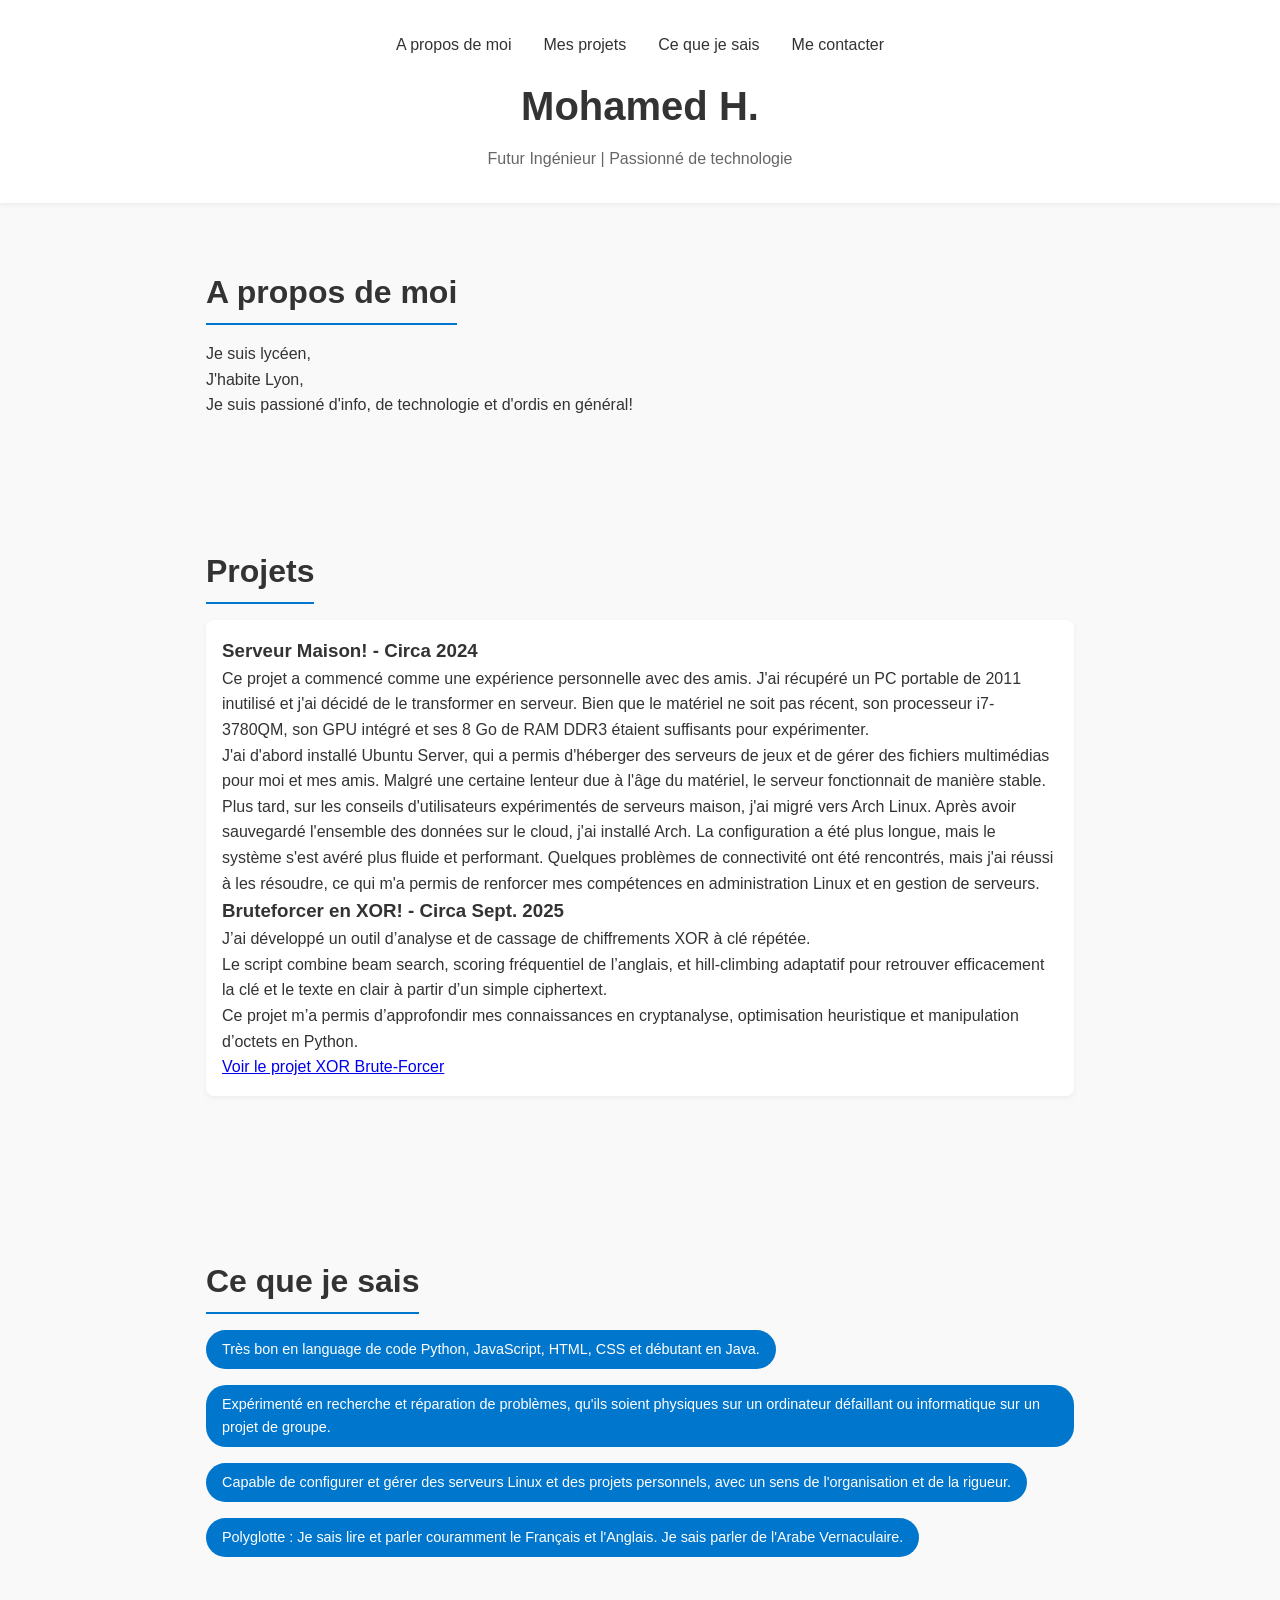
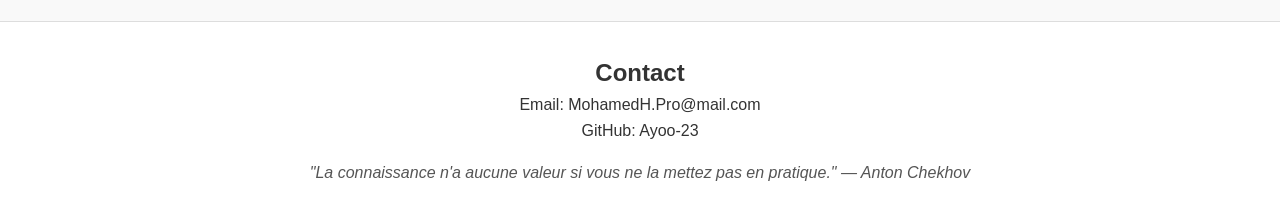
==== index.html @ 46f31257 "Update index.html Fancier link" ====
<!DOCTYPE html>
<html lang="en">
<head>
    <meta charset="UTF-8">
    <meta name="viewport" content="width=device-width, initial-scale=1.0">
    <title>Mohamed H. | Mon Portfolio !</title>
    <link rel="stylesheet" href="style.css">
    <link href="https://fonts.googleapis.com/css2?family=Inter:wght@400;600&family=Poppins:wght@600&display=swap" rel="stylesheet">
</head>
<body>
    <header>
        <nav>
            <ul>
                <li><a href="#about">A propos de moi</a></li>
                <li><a href="#projects">Mes projets</a></li>
                <li><a href="#skills">Ce que je sais</a></li>
                <li><a href="#contact">Me contacter</a></li>
            </ul>
        </nav>
        <h1>Mohamed H.</h1>
        <p class="tagline">Futur Ingénieur | Passionné de technologie</p>
    </header>

    <section id="about">
        <h2>A propos de moi</h2>
        <p>Je suis lycéen,</p>
        <p>J'habite Lyon,</p>
        <p>Je suis passioné d'info, de technologie et d'ordis en général!</p>
    </section>

    <section id="projects">
        <h2>Projets</h2>
        <div class="project">
            <h3>Serveur Maison! - Circa 2024</h3>
           <p>Ce projet a commencé comme une expérience personnelle avec des amis. J'ai récupéré un PC portable de 2011 inutilisé et j'ai décidé de le transformer en serveur. Bien que le matériel ne soit pas récent, son processeur i7-3780QM, son GPU intégré et ses 8 Go de RAM DDR3 étaient suffisants pour expérimenter.</p>

<p>J'ai d'abord installé Ubuntu Server, qui a permis d'héberger des serveurs de jeux et de gérer des fichiers multimédias pour moi et mes amis. Malgré une certaine lenteur due à l'âge du matériel, le serveur fonctionnait de manière stable.</p>

<p>Plus tard, sur les conseils d'utilisateurs expérimentés de serveurs maison, j'ai migré vers Arch Linux. Après avoir sauvegardé l'ensemble des données sur le cloud, j'ai installé Arch. La configuration a été plus longue, mais le système s'est avéré plus fluide et performant. Quelques problèmes de connectivité ont été rencontrés, mais j'ai réussi à les résoudre, ce qui m'a permis de renforcer mes compétences en administration Linux et en gestion de serveurs.</p>

        <h3>Bruteforcer en XOR! - Circa Sept. 2025</h3>

        <p>J’ai développé un outil d’analyse et de cassage de chiffrements XOR à clé répétée.</p>
        <p>Le script combine beam search, scoring fréquentiel de l’anglais, et hill-climbing adaptatif pour retrouver efficacement la clé et le texte en clair à partir d’un simple ciphertext.</p>
        <p>Ce projet m’a permis d’approfondir mes connaissances en cryptanalyse, optimisation heuristique et manipulation d’octets en Python.</p>
        
        <a class="fancy-link" href="https://github.com/tonNom/bruteforcer-xor" target="_blank">
     Voir le projet XOR Brute-Forcer
</a>

</a>
        </div>
        <!-- Add more projects -->
    </section>

    <section id="skills">
        <h2>Ce que je sais</h2>
        <ul class="skills-list">
            <li>Très bon en language de code Python, JavaScript, HTML, CSS et débutant en Java.</li>
            <li>Expérimenté en recherche et réparation de problèmes, qu'ils soient physiques sur un ordinateur défaillant ou informatique sur un projet de groupe.</li>
            <li>Capable de configurer et gérer des serveurs Linux et des projets personnels, avec un sens de l'organisation et de la rigueur.</li> 
            <li>Polyglotte : Je sais lire et parler couramment le Français et l'Anglais. Je sais parler de l'Arabe Vernaculaire.</li>
            <!-- Add more skills -->
        </ul>
    </section>

    <footer id="contact">
        <h2>Contact</h2>
        <p>Email: MohamedH.Pro@mail.com</p>
        <p> GitHub: Ayoo-23</p>
        <blockquote>"La connaissance n'a aucune valeur si vous ne la mettez pas en pratique." — Anton Chekhov</blockquote>
    </footer>

    <script src="script.js"></script>
</body>
</html>
---- style.css ----
/* Reset & Base */
* {
    margin: 0;
    padding: 0;
    box-sizing: border-box;
}

body {
    font-family: 'Segoe UI', Tahoma, Geneva, Verdana, sans-serif;
    line-height: 1.6;
    color: #333;
    background-color: #f9f9f9;
}

header {
    text-align: center;
    padding: 2rem 1rem;
    background-color: #fff;
    box-shadow: 0 2px 4px rgba(0,0,0,0.05);
}

header h1 {
    font-size: 2.5rem;
    margin-bottom: 0.5rem;
}

header .tagline {
    font-size: 1rem;
    color: #666;
}

nav ul {
    display: flex;
    justify-content: center;
    gap: 2rem;
    list-style: none;
    margin-bottom: 1rem;
}

nav a {
    text-decoration: none;
    color: #333;
    transition: color 0.3s ease;
}

nav a:hover {
    color: #0077cc;
}

section {
    padding: 4rem 1rem;
    max-width: 900px;
    margin: auto;
}

section h2 {
    font-size: 2rem;
    margin-bottom: 1rem;
    border-bottom: 2px solid #0077cc;
    display: inline-block;
    padding-bottom: 0.3rem;
}

.project {
    margin-bottom: 2rem;
    padding: 1rem;
    background-color: #fff;
    border-radius: 8px;
    box-shadow: 0 2px 6px rgba(0,0,0,0.05);
    transition: transform 0.3s ease;
}

.project:hover {
    transform: translateY(-5px);
}

.skills-list {
    display: flex;
    flex-wrap: wrap;
    gap: 1rem;
    list-style: none;
}

.skills-list li {
    background-color: #0077cc;
    color: #fff;
    padding: 0.5rem 1rem;
    border-radius: 20px;
    font-size: 0.9rem;
}

footer {
    text-align: center;
    padding: 2rem 1rem;
    background-color: #fff;
    border-top: 1px solid #ddd;
}

footer blockquote {
    font-style: italic;
    margin-top: 1rem;
    color: #555;
}

@media(max-width: 600px) {
    nav ul {
        flex-direction: column;
        gap: 1rem;
    }
}
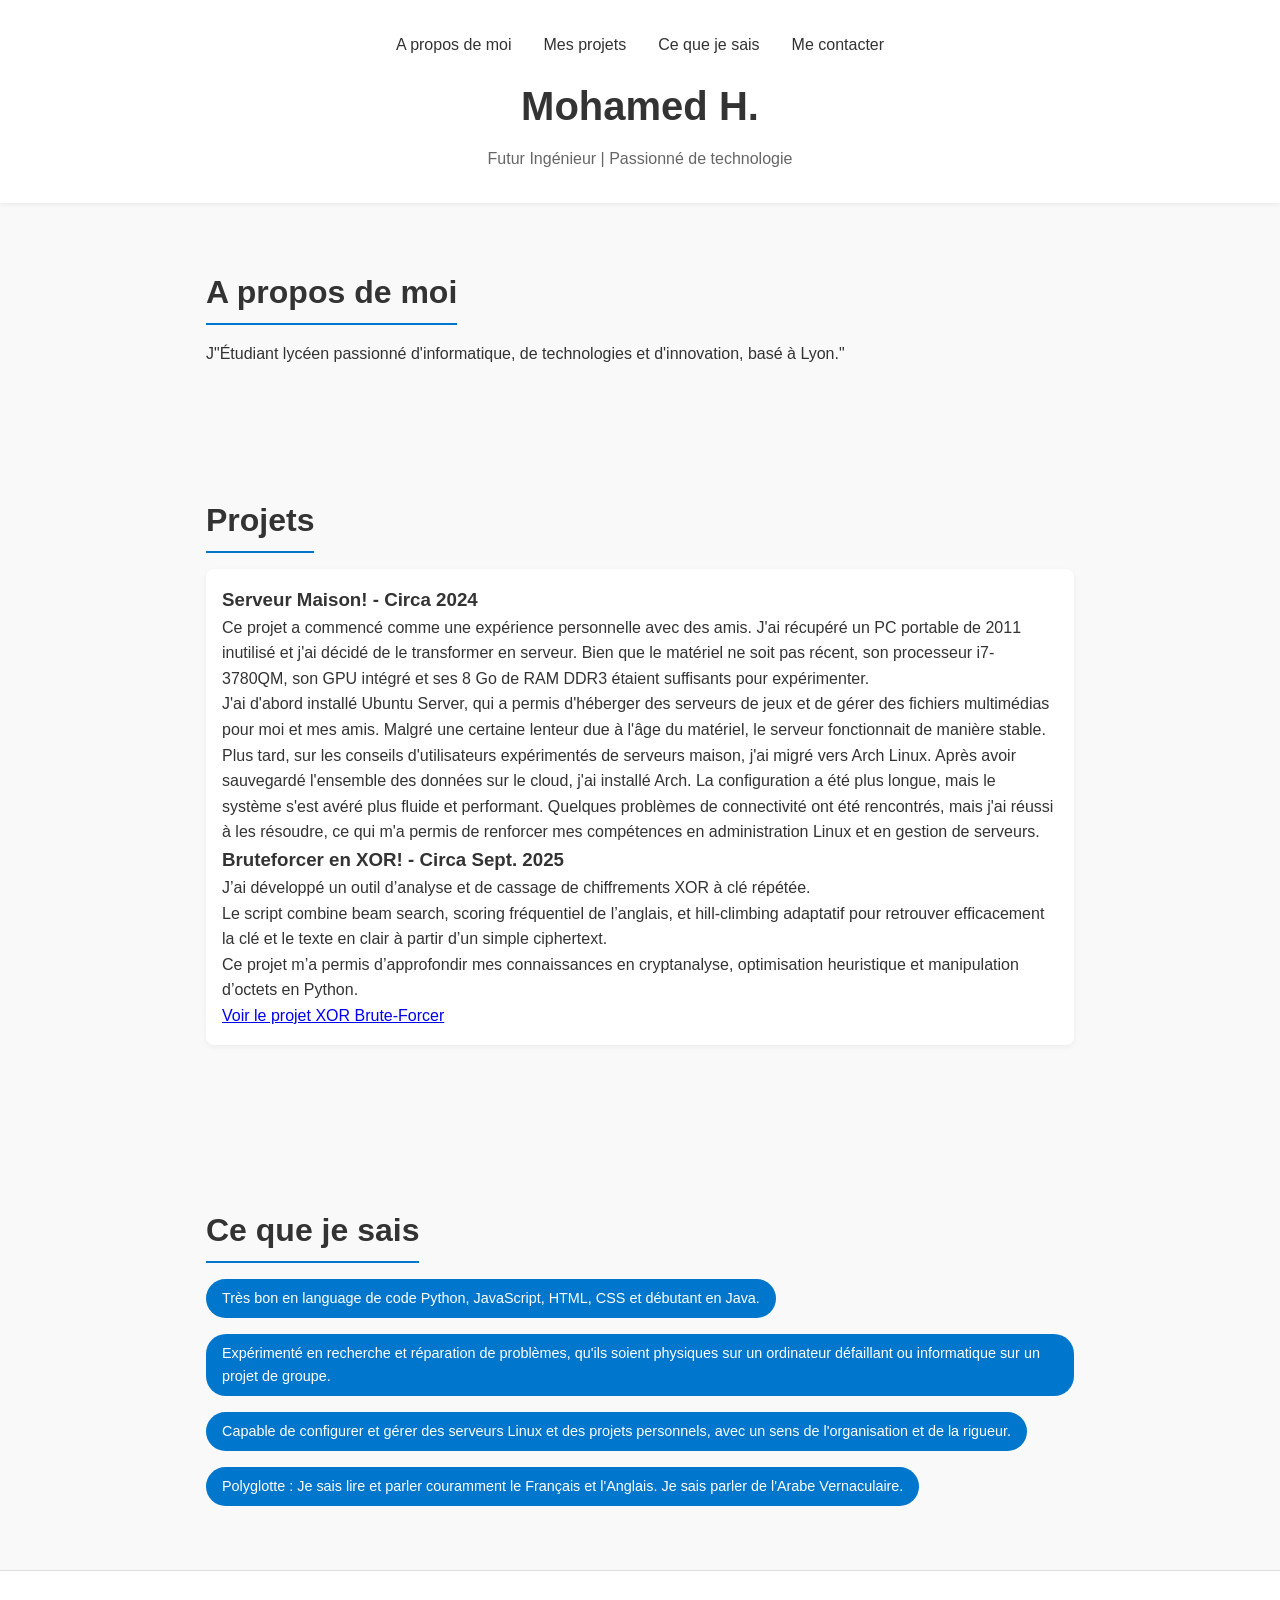
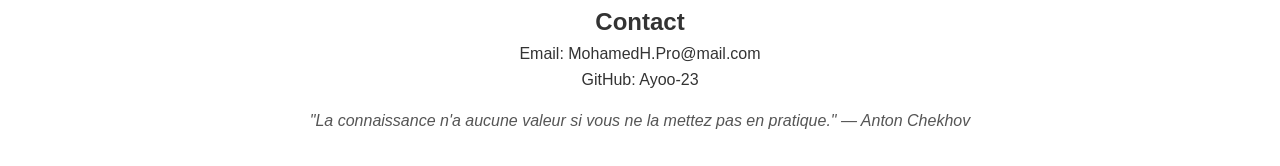
==== commit 0429ecfa: "Update index.html removed bullet-points added sentence" ====
--- a/index.html
+++ b/index.html
@@ -23,9 +23,7 @@
 
     <section id="about">
         <h2>A propos de moi</h2>
-        <p>Je suis lycéen,</p>
-        <p>J'habite Lyon,</p>
-        <p>Je suis passioné d'info, de technologie et d'ordis en général!</p>
+        <p>J"Étudiant lycéen passionné d'informatique, de technologies et d'innovation, basé à Lyon."</p>
     </section>
 
     <section id="projects">
@@ -44,8 +42,8 @@
         <p>Le script combine beam search, scoring fréquentiel de l’anglais, et hill-climbing adaptatif pour retrouver efficacement la clé et le texte en clair à partir d’un simple ciphertext.</p>
         <p>Ce projet m’a permis d’approfondir mes connaissances en cryptanalyse, optimisation heuristique et manipulation d’octets en Python.</p>
         
-        <a class="fancy-link" href="https://github.com/tonNom/bruteforcer-xor" target="_blank">
-     Voir le projet XOR Brute-Forcer
+        <a class="fancy-link" href="https://github.com/Ayoo-23/xor-bruteforcer" target="_blank">
+     Voir le projet XOR Brute-Forcer 
 </a>
 
 </a>
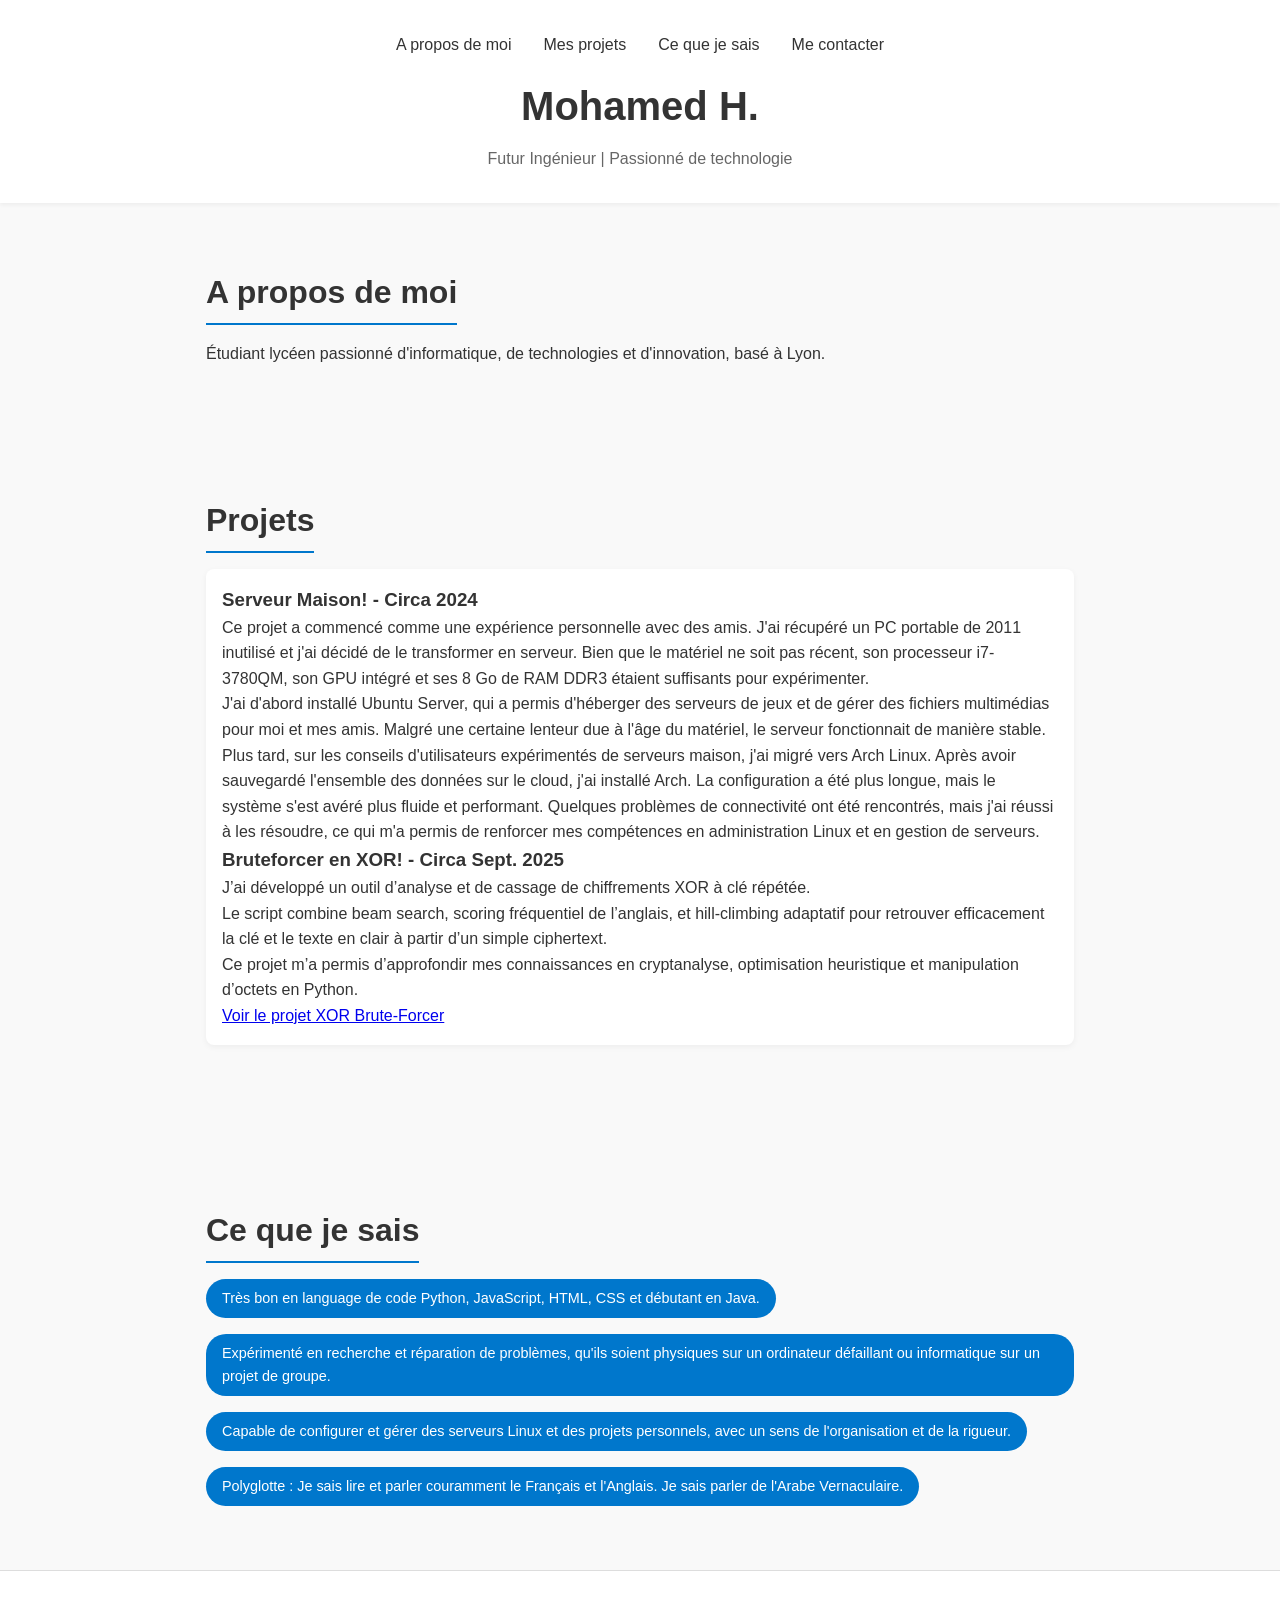
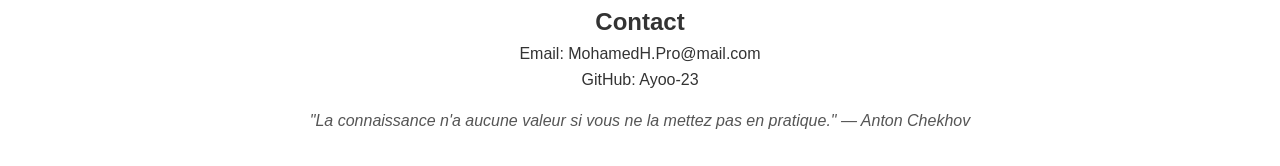
==== commit 84306e35: "Update index.html" ====
--- a/index.html
+++ b/index.html
@@ -23,7 +23,7 @@
 
     <section id="about">
         <h2>A propos de moi</h2>
-        <p>J"Étudiant lycéen passionné d'informatique, de technologies et d'innovation, basé à Lyon."</p>
+        <p>Étudiant lycéen passionné d'informatique, de technologies et d'innovation, basé à Lyon.</p>
     </section>
 
     <section id="projects">
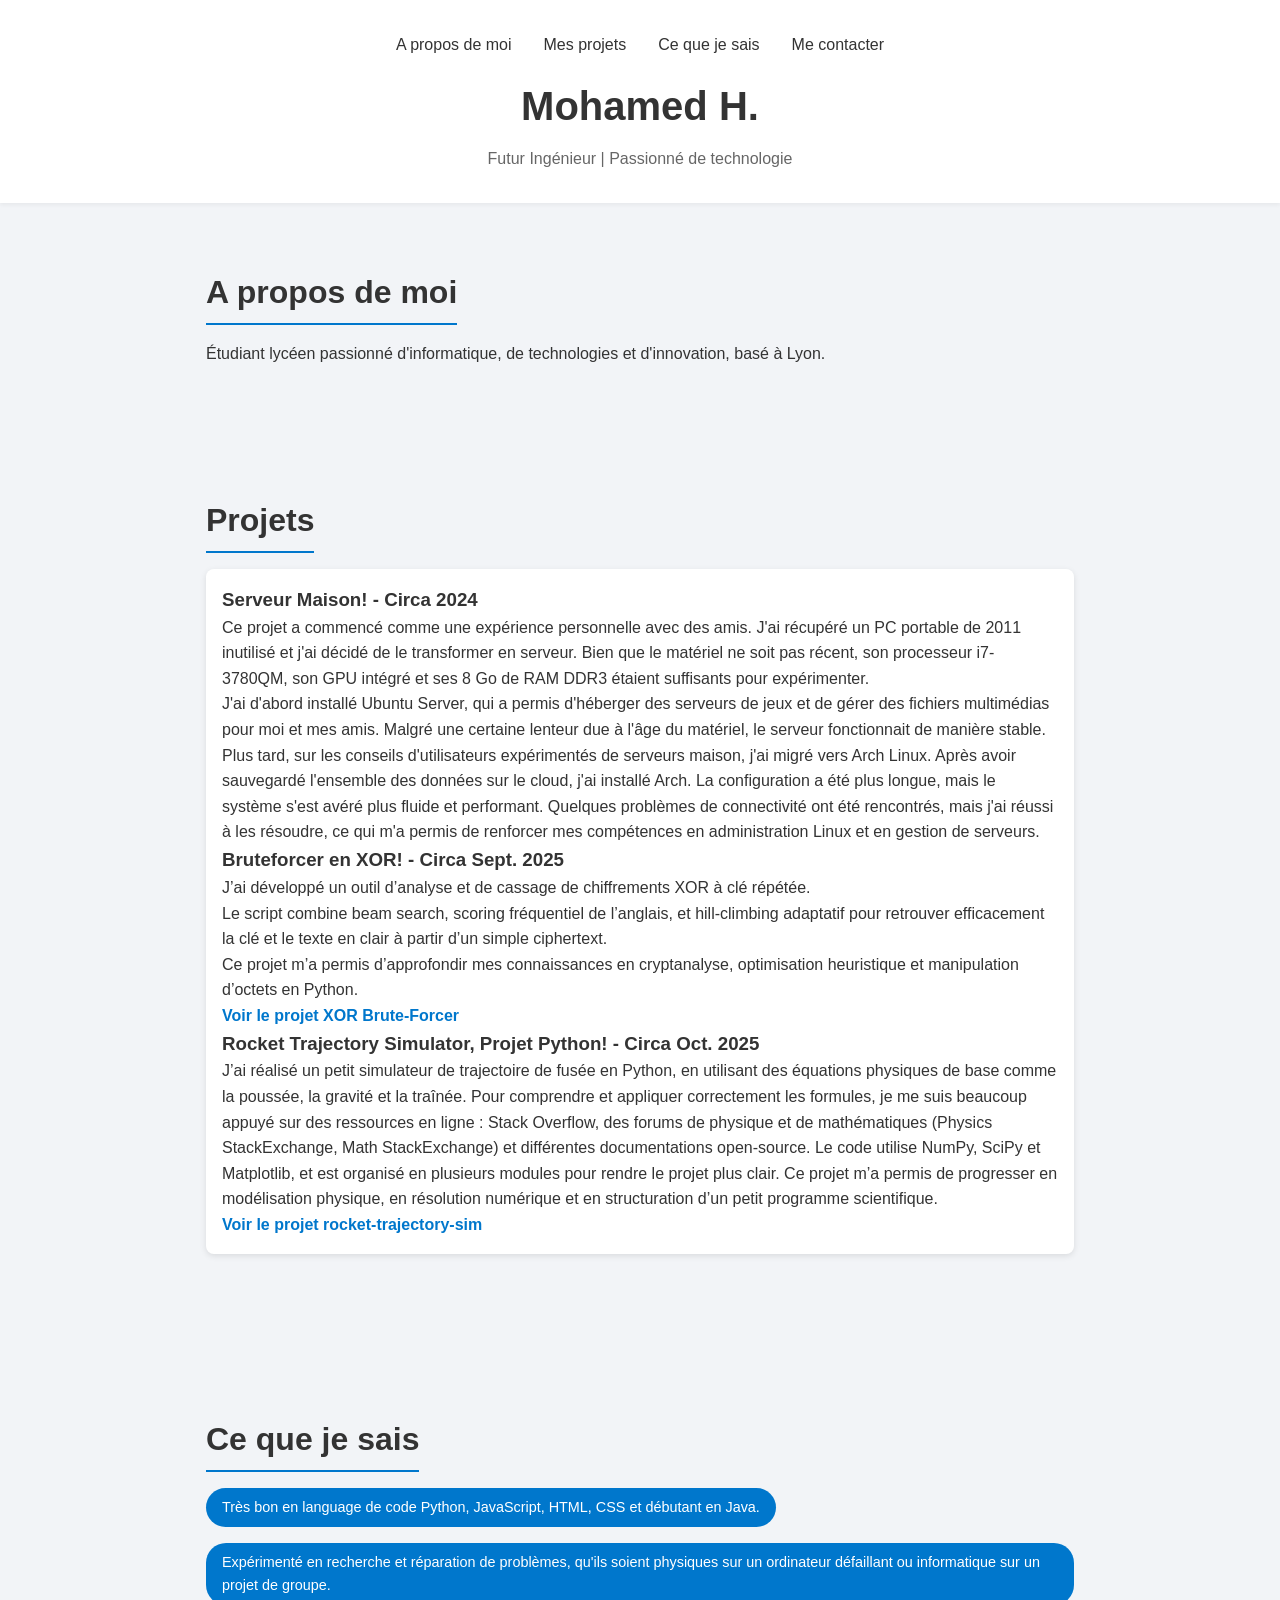
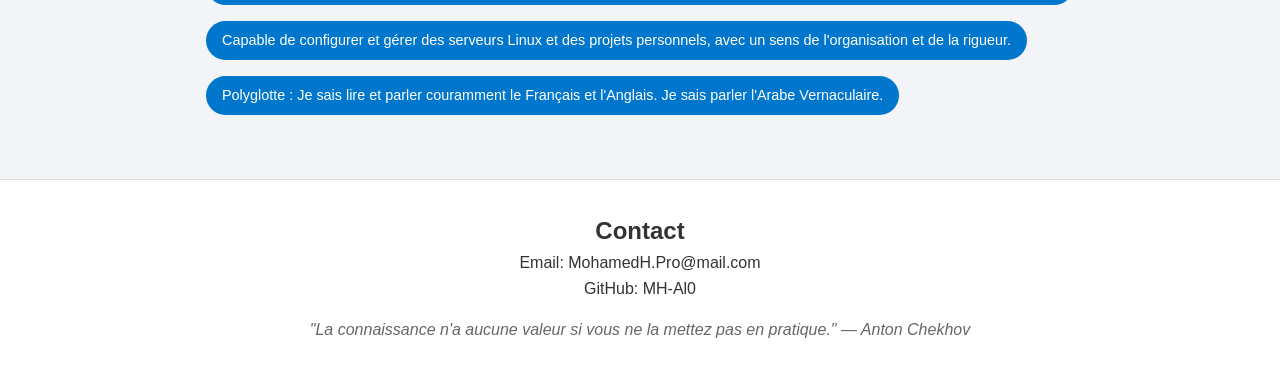
==== commit 7891ae3b: "Update index.html added </a>" ====
--- a/index.html
+++ b/index.html
@@ -1,5 +1,5 @@
 <!DOCTYPE html>
-<html lang="en">
+<html lang="fr">
 <head>
     <meta charset="UTF-8">
     <meta name="viewport" content="width=device-width, initial-scale=1.0">
@@ -43,10 +43,16 @@
         <p>Ce projet m’a permis d’approfondir mes connaissances en cryptanalyse, optimisation heuristique et manipulation d’octets en Python.</p>
         
         <a class="fancy-link" href="https://github.com/Ayoo-23/xor-bruteforcer" target="_blank">
-     Voir le projet XOR Brute-Forcer 
-</a>
+     Voir le projet XOR Brute-Forcer </a>
 
-</a>
+        
+        <h3> Rocket Trajectory Simulator, Projet Python! - Circa Oct. 2025</h3>
+        <p>J’ai réalisé un petit simulateur de trajectoire de fusée en Python, en utilisant des équations physiques de base comme la poussée, la gravité et la traînée. Pour comprendre et appliquer correctement les formules, je me suis beaucoup appuyé sur des ressources en ligne : Stack Overflow, des forums de physique et de mathématiques (Physics StackExchange, Math StackExchange) et différentes documentations open-source. Le code utilise NumPy, SciPy et Matplotlib, et est organisé en plusieurs modules pour rendre le projet plus clair. Ce projet m’a permis de progresser en modélisation physique, en résolution numérique et en structuration d’un petit programme scientifique.</p>
+
+        <a class="fancy-link" href="https://github.com/MH-Al0/rocket-trajectory-sim" target="_blank">
+     Voir le projet rocket-trajectory-sim </a>
+
+        
         </div>
         <!-- Add more projects -->
     </section>
@@ -57,7 +63,7 @@
             <li>Très bon en language de code Python, JavaScript, HTML, CSS et débutant en Java.</li>
             <li>Expérimenté en recherche et réparation de problèmes, qu'ils soient physiques sur un ordinateur défaillant ou informatique sur un projet de groupe.</li>
             <li>Capable de configurer et gérer des serveurs Linux et des projets personnels, avec un sens de l'organisation et de la rigueur.</li> 
-            <li>Polyglotte : Je sais lire et parler couramment le Français et l'Anglais. Je sais parler de l'Arabe Vernaculaire.</li>
+            <li>Polyglotte : Je sais lire et parler couramment le Français et l'Anglais. Je sais parler l'Arabe Vernaculaire.</li>
             <!-- Add more skills -->
         </ul>
     </section>
@@ -65,7 +71,7 @@
     <footer id="contact">
         <h2>Contact</h2>
         <p>Email: MohamedH.Pro@mail.com</p>
-        <p> GitHub: Ayoo-23</p>
+        <p> GitHub: MH-Al0</p>
         <blockquote>"La connaissance n'a aucune valeur si vous ne la mettez pas en pratique." — Anton Chekhov</blockquote>
     </footer>
 
--- a/style.css
+++ b/style.css
@@ -5,17 +5,38 @@
     box-sizing: border-box;
 }
 
+/* Dark Mode Variables */
+:root {
+  --bg-primary: #f2f4f7;
+  --bg-secondary: #ffffff;
+  --text-primary: #333;
+  --text-secondary: #666;
+  --accent: #0077cc;
+  --border: #ddd;
+}
+
+[data-theme="dark"] {
+  --bg-primary: #1a202c;
+  --bg-secondary: #2d3748;
+  --text-primary: #f7fafc;
+  --text-secondary: #e2e8f0;
+  --accent: #63b3ed;
+  --border: #4a5568;
+}
+
+/* Body w only vars */
 body {
     font-family: 'Segoe UI', Tahoma, Geneva, Verdana, sans-serif;
     line-height: 1.6;
-    color: #333;
-    background-color: #f9f9f9;
+    background-color: var(--bg-primary);
+    color: var(--text-primary);
+    transition: all 0.4s ease;
 }
 
 header {
     text-align: center;
     padding: 2rem 1rem;
-    background-color: #fff;
+    background-color: var(--bg-secondary);
     box-shadow: 0 2px 4px rgba(0,0,0,0.05);
 }
 
@@ -26,7 +47,7 @@
 
 header .tagline {
     font-size: 1rem;
-    color: #666;
+    color: var(--text-secondary);
 }
 
 nav ul {
@@ -39,24 +60,31 @@
 
 nav a {
     text-decoration: none;
-    color: #333;
+    color: var(--text-primary);
     transition: color 0.3s ease;
 }
 
 nav a:hover {
-    color: #0077cc;
+    color: var(--accent);
 }
 
 section {
     padding: 4rem 1rem;
     max-width: 900px;
     margin: auto;
+    position: relative;
+    backdrop-filter: blur(0px);
+    transition: backdrop-filter 0.3s ease;
+}
+
+section:hover {
+    backdrop-filter: blur(2px);
 }
 
 section h2 {
     font-size: 2rem;
     margin-bottom: 1rem;
-    border-bottom: 2px solid #0077cc;
+    border-bottom: 2px solid var(--accent);
     display: inline-block;
     padding-bottom: 0.3rem;
 }
@@ -64,9 +92,9 @@
 .project {
     margin-bottom: 2rem;
     padding: 1rem;
-    background-color: #fff;
+    background-color: var(--bg-secondary);
     border-radius: 8px;
-    box-shadow: 0 2px 6px rgba(0,0,0,0.05);
+    box-shadow: 0 2px 6px rgba(0,0,0,0.1);
     transition: transform 0.3s ease;
 }
 
@@ -82,7 +110,7 @@
 }
 
 .skills-list li {
-    background-color: #0077cc;
+    background-color: var(--accent);
     color: #fff;
     padding: 0.5rem 1rem;
     border-radius: 20px;
@@ -92,15 +120,75 @@
 footer {
     text-align: center;
     padding: 2rem 1rem;
-    background-color: #fff;
-    border-top: 1px solid #ddd;
+    background-color: var(--bg-secondary);
+    border-top: 1px solid var(--border);
 }
 
 footer blockquote {
     font-style: italic;
     margin-top: 1rem;
-    color: #555;
+    color: var(--text-secondary);
 }
+
+/* link thingy */
+.fancy-link {
+    position: relative;
+    font-weight: 600;
+    text-decoration: none;
+    color: var(--accent);
+    padding-bottom: 2px;
+    transition: color 0.25s ease;
+}
+
+.fancy-link::after {
+    content: "";
+    position: absolute;
+    left: 0;
+    bottom: -1px;
+    width: 100%;
+    height: 2px;
+    background: currentColor;
+    transform: scaleX(0);
+    transform-origin: left;
+    transition: transform 0.25s ease;
+}
+
+.fancy-link:hover {
+    filter: brightness(0.8);
+}
+
+.fancy-link:hover::after {
+    transform: scaleX(1);
+}
+
+/* Dark Mode Toggle Button */
+.theme-toggle {
+  position: fixed;
+  top: 20px;
+  right: 20px;
+  background: var(--bg-secondary);
+  border: 2px solid var(--accent);
+  padding: 10px 12px;
+  border-radius: 50%;
+  cursor: pointer;
+  transition: all 0.3s ease;
+  z-index: 1000;
+  font-size: 1.2rem;
+  width: 50px;
+  height: 50px;
+  display: flex;
+  align-items: center;
+  justify-content: center;
+}
+
+.theme-toggle:hover {
+  transform: scale(1.1) rotate(15deg);
+}
+
+.moon { display: none; }
+
+[data-theme="dark"] .sun { display: none; }
+[data-theme="dark"] .moon { display: block; }
 
 @media(max-width: 600px) {
     nav ul {
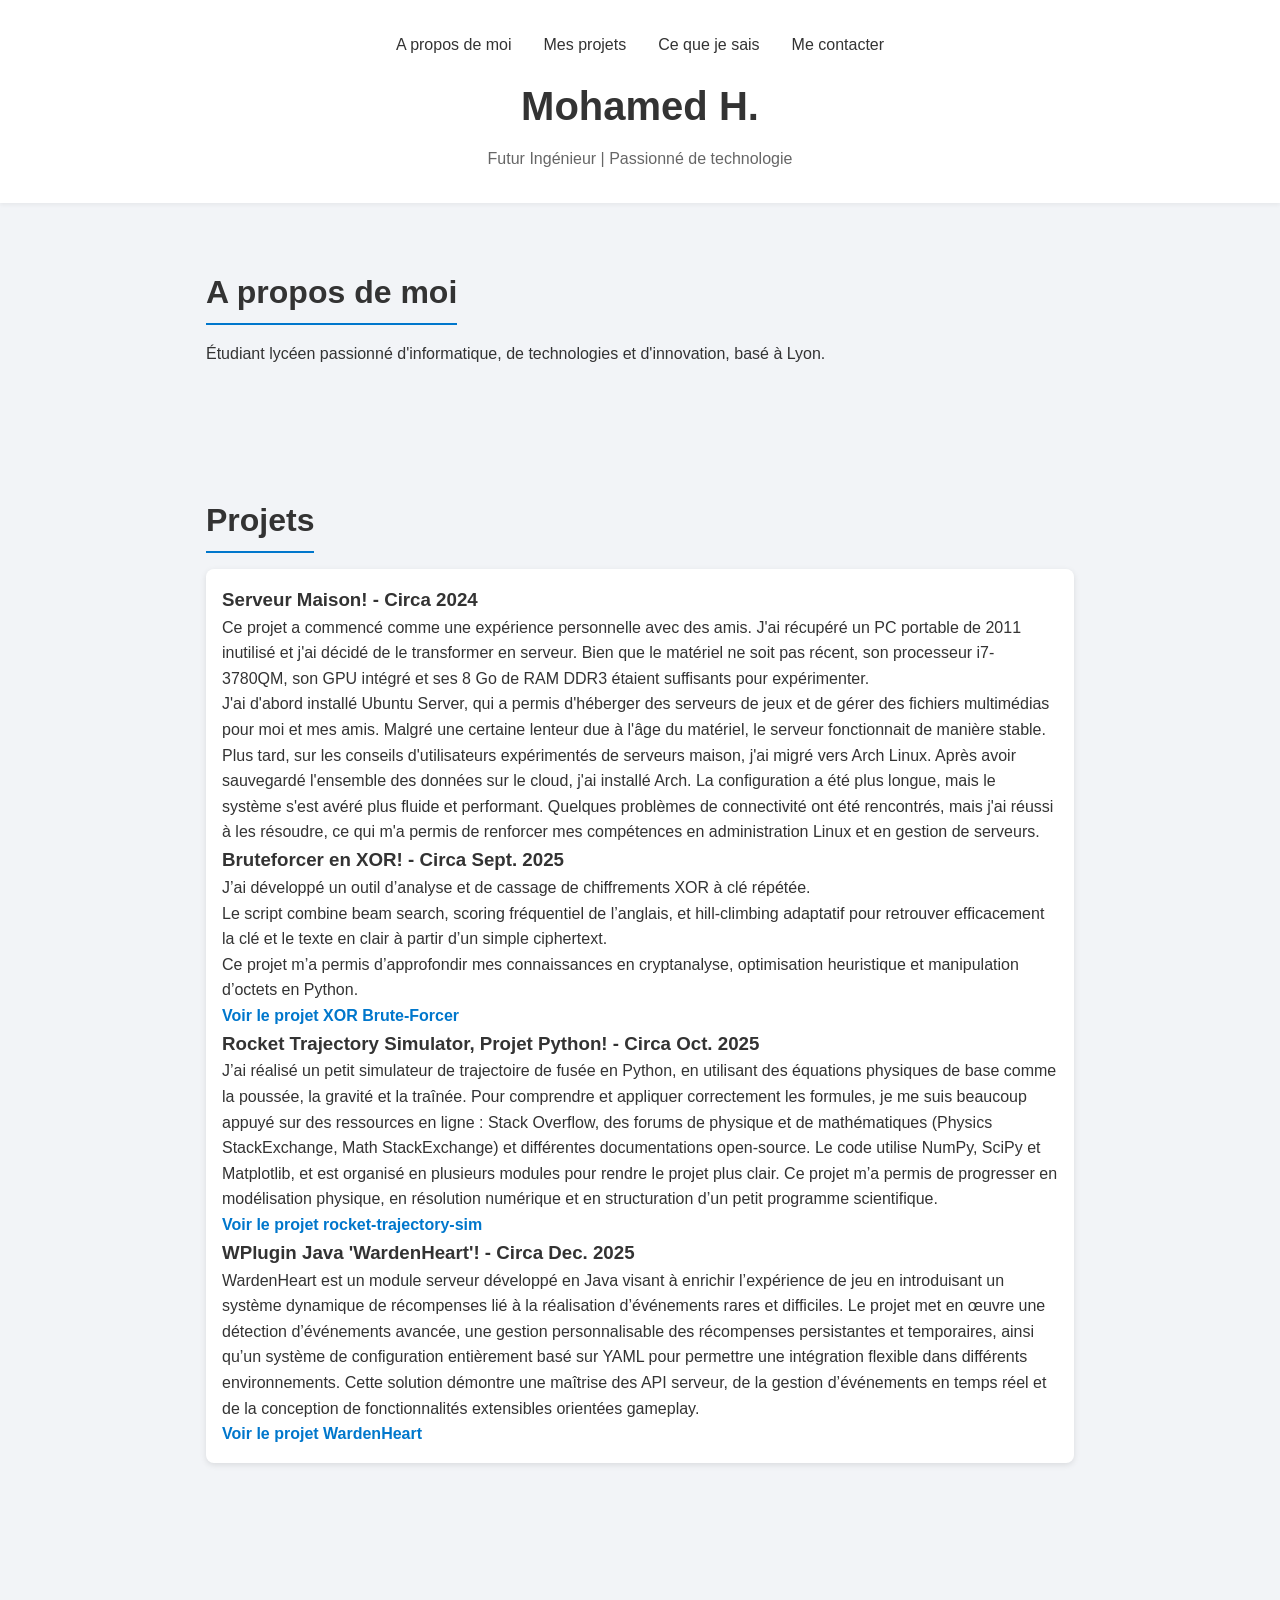
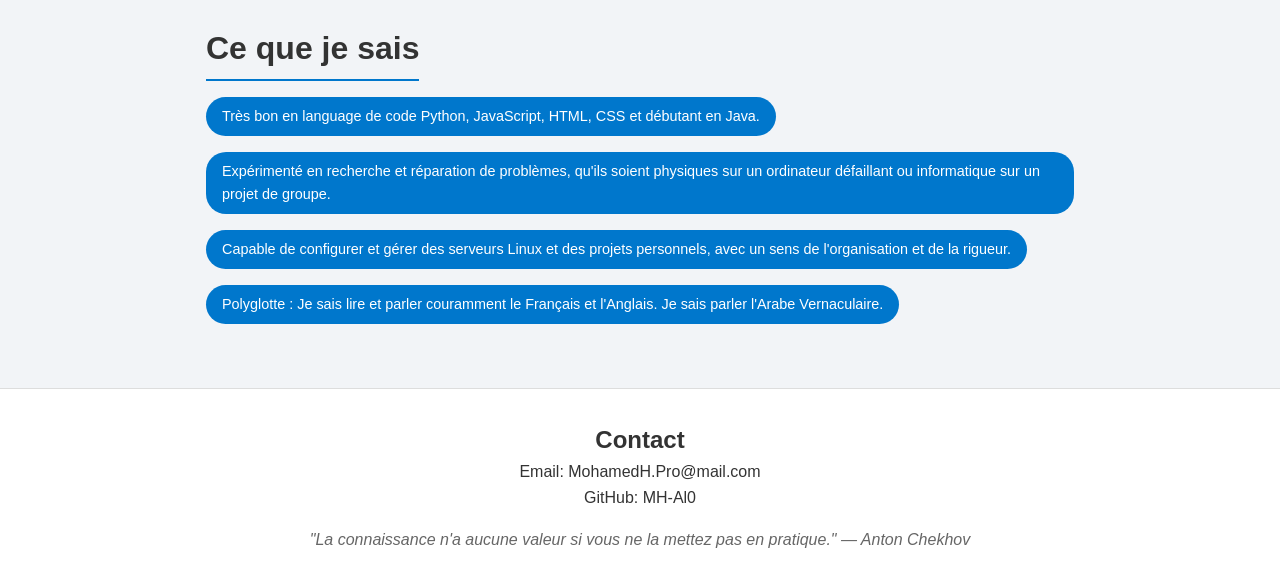
==== commit 851a44ac: "Add WardenHeart project information to index.html Added project details for 'WardenHeart' Java plugi" ====
--- a/index.html
+++ b/index.html
@@ -51,8 +51,10 @@
 
         <a class="fancy-link" href="https://github.com/MH-Al0/rocket-trajectory-sim" target="_blank">
      Voir le projet rocket-trajectory-sim </a>
-
-        
+        <h3>WPlugin Java 'WardenHeart'! - Circa Dec. 2025</h3>
+            <p>WardenHeart est un module serveur développé en Java visant à enrichir l’expérience de jeu en introduisant un système dynamique de récompenses lié à la réalisation d’événements rares et difficiles. Le projet met en œuvre une détection d’événements avancée, une gestion personnalisable des récompenses persistantes et temporaires, ainsi qu’un système de configuration entièrement basé sur YAML pour permettre une intégration flexible dans différents environnements. Cette solution démontre une maîtrise des API serveur, de la gestion d’événements en temps réel et de la conception de fonctionnalités extensibles orientées gameplay.</p>
+            <a class="fancy-link" href="https://github.com/MH-Al0/WardenHeart" target= "_blank">
+                Voir le projet WardenHeart</a>
         </div>
         <!-- Add more projects -->
     </section>
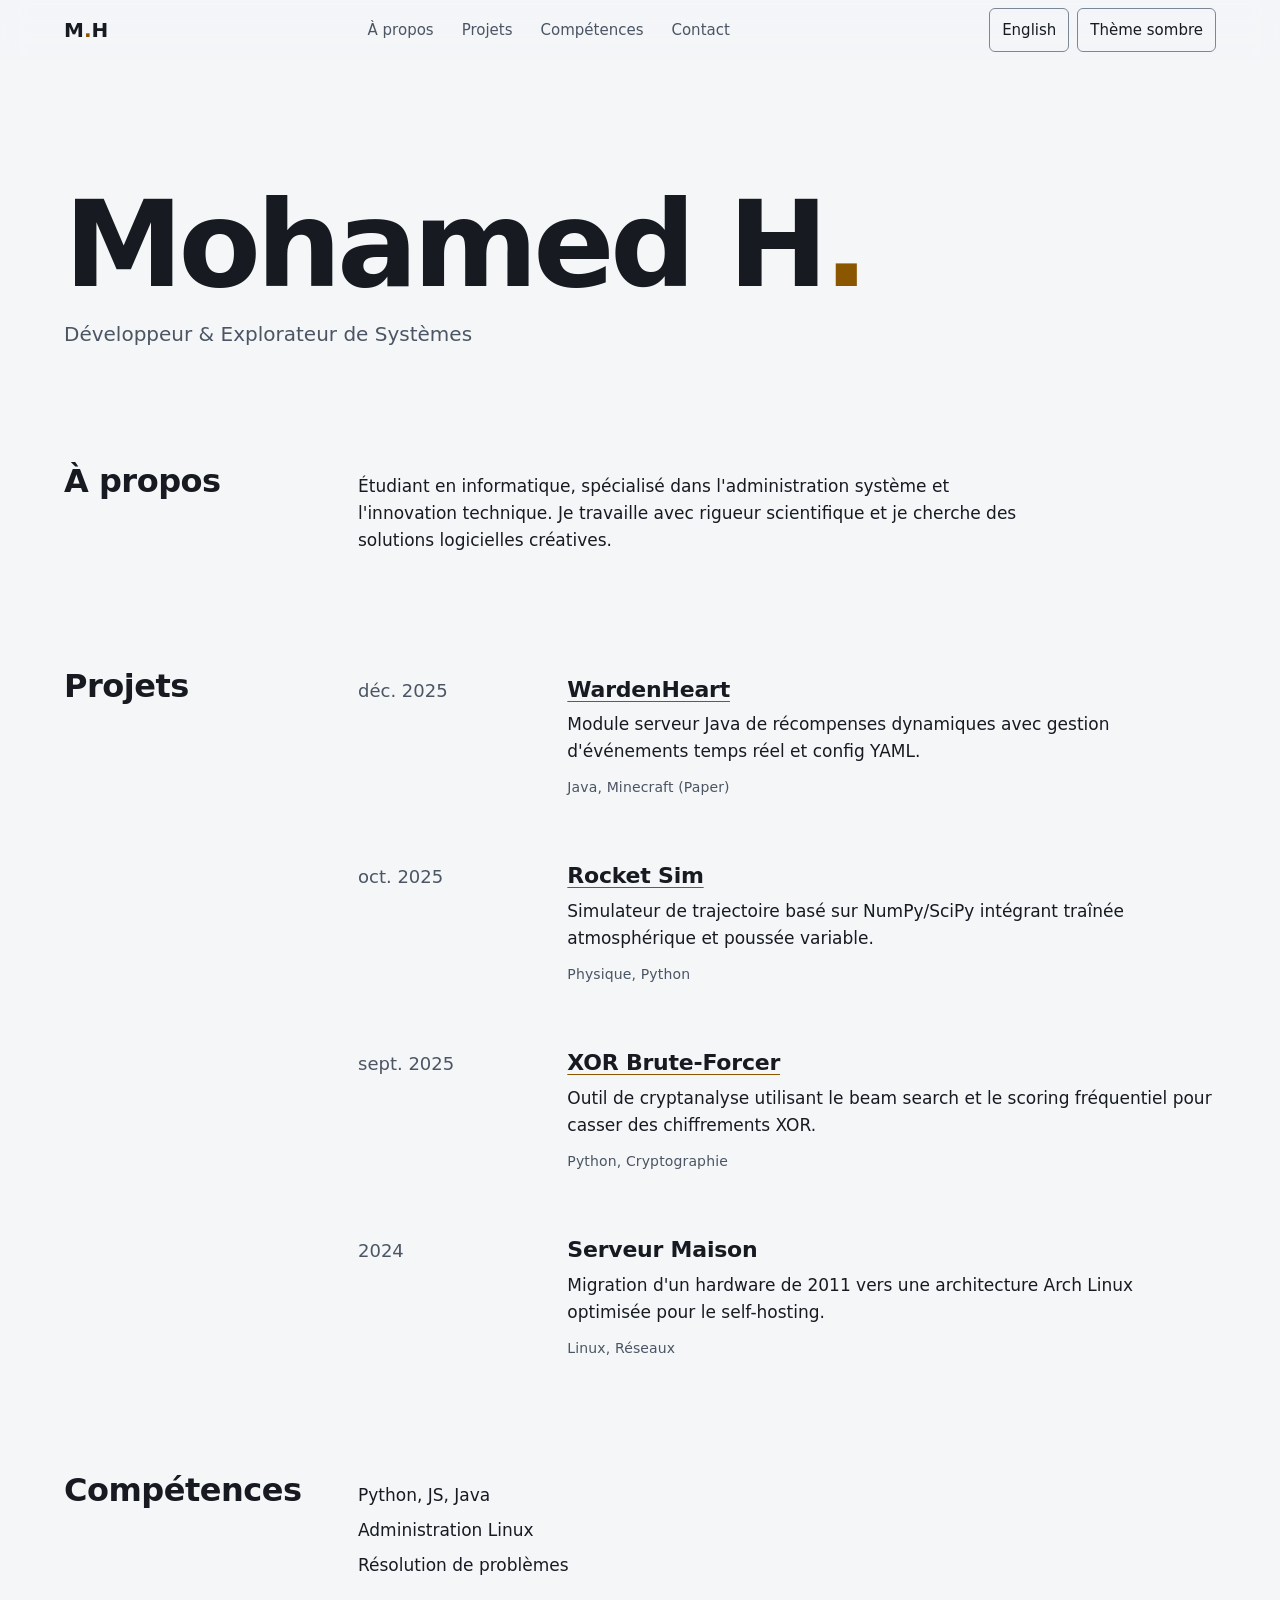
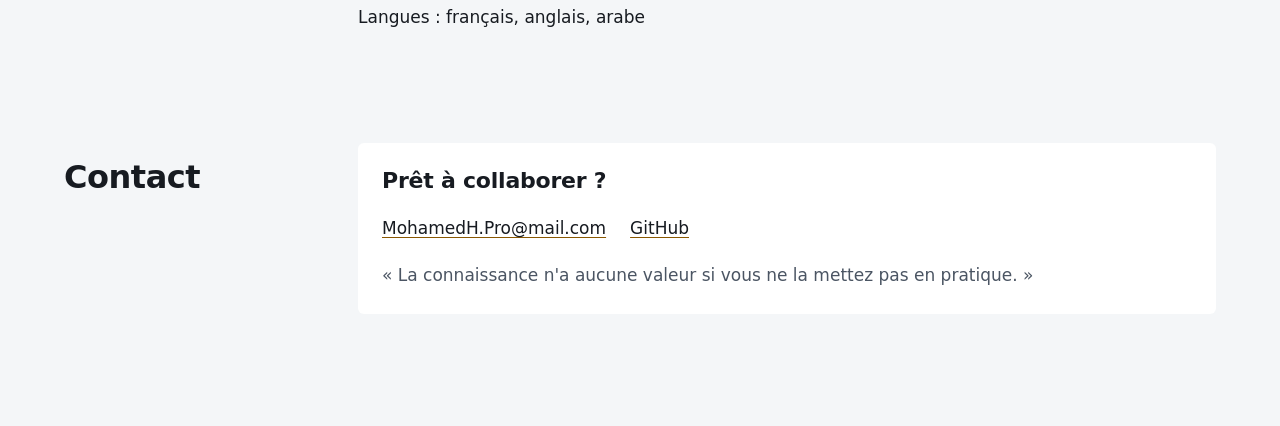
==== commit a66f8789: "Added the whole codebase for my website Added codebase, including README .css .html  LICENSE  a" ====
--- a/index.html
+++ b/index.html
@@ -1,82 +1,134 @@
 <!DOCTYPE html>
 <html lang="fr">
 <head>
-    <meta charset="UTF-8">
-    <meta name="viewport" content="width=device-width, initial-scale=1.0">
-    <title>Mohamed H. | Mon Portfolio !</title>
-    <link rel="stylesheet" href="style.css">
-    <link href="https://fonts.googleapis.com/css2?family=Inter:wght@400;600&family=Poppins:wght@600&display=swap" rel="stylesheet">
+<meta charset="utf-8">
+<meta http-equiv="Content-Security-Policy" content="default-src 'none'; script-src 'sha256-Cz/dfbw4fjK5UGoeMl5yIvG50ase1xv9NntkKVVGg7w='; style-src 'self'; img-src 'self'; base-uri 'none'; form-action 'none'">
+<meta name="viewport" content="width=device-width, initial-scale=1">
+<title>Mohamed H. | Portfolio</title>
+<meta name="description" content="Portfolio de Mohamed H., étudiant en informatique : administration Linux, cryptanalyse, simulation et Java.">
+<meta name="theme-color" content="#F4F6F8" media="(prefers-color-scheme: light)">
+<meta name="theme-color" content="#161C24" media="(prefers-color-scheme: dark)">
+<meta property="og:type" content="website">
+<meta property="og:title" content="Mohamed H. | Portfolio">
+<meta property="og:description" content="Portfolio de Mohamed H., étudiant en informatique : administration Linux, cryptanalyse, simulation et Java.">
+<meta property="og:url" content="https://mh-al0.github.io/">
+<link rel="alternate" hreflang="fr" href="https://mh-al0.github.io/">
+<link rel="alternate" hreflang="en" href="https://mh-al0.github.io/en/">
+<link rel="alternate" hreflang="x-default" href="https://mh-al0.github.io/">
+<link rel="icon" href="favicon.svg" type="image/svg+xml">
+<link rel="stylesheet" href="style.css">
+<script>
+(function () {
+    var root = document.documentElement;
+    var dark = matchMedia('(prefers-color-scheme: dark)');
+    var calm = matchMedia('(prefers-reduced-motion: reduce)');
+    try { var saved = localStorage.getItem('theme'); } catch (e) {}
+    if (saved === 'light' || saved === 'dark') root.dataset.theme = saved;
+    function isDark() { return root.dataset.theme ? root.dataset.theme === 'dark' : dark.matches; }
+    function sync() {
+        var button = document.querySelector('[data-js="theme-toggle"]');
+        if (button) { button.setAttribute('aria-pressed', isDark()); button.hidden = false; }
+    }
+    function flip() {
+        root.dataset.theme = isDark() ? 'light' : 'dark';
+        try { localStorage.setItem('theme', root.dataset.theme); } catch (e) {}
+        sync();
+    }
+    document.addEventListener('click', function (event) {
+        if (!event.target.closest('[data-js="theme-toggle"]')) return;
+        if (document.startViewTransition && !calm.matches) document.startViewTransition(flip);
+        else flip();
+    });
+    document.addEventListener('DOMContentLoaded', sync);
+    dark.addEventListener('change', sync);
+})();
+</script>
 </head>
 <body>
-    <header>
-        <nav>
+<a class="skip-link" href="#main">Aller au contenu</a>
+<header class="site-header">
+    <div class="header-inner wrap">
+        <a class="logo" href="./">M<span class="dot">.</span>H</a>
+        <nav aria-label="Principal">
             <ul>
-                <li><a href="#about">A propos de moi</a></li>
-                <li><a href="#projects">Mes projets</a></li>
-                <li><a href="#skills">Ce que je sais</a></li>
-                <li><a href="#contact">Me contacter</a></li>
+                <li><a href="#about">À propos</a></li>
+                <li><a href="#projects">Projets</a></li>
+                <li><a href="#skills">Compétences</a></li>
+                <li><a href="#contact">Contact</a></li>
             </ul>
         </nav>
-        <h1>Mohamed H.</h1>
-        <p class="tagline">Futur Ingénieur | Passionné de technologie</p>
-    </header>
-
-    <section id="about">
-        <h2>A propos de moi</h2>
-        <p>Étudiant lycéen passionné d'informatique, de technologies et d'innovation, basé à Lyon.</p>
+        <div class="tools">
+            <a class="control" href="en/" hreflang="en" lang="en">English</a>
+            <button class="control" type="button" data-js="theme-toggle" aria-pressed="false" hidden>Thème sombre</button>
+        </div>
+    </div>
+</header>
+<main id="main" tabindex="-1">
+    <section class="hero wrap">
+        <h1>Mohamed H<span class="dot">.</span></h1>
+        <p class="tagline">Développeur &amp; Explorateur de Systèmes</p>
     </section>
 
-    <section id="projects">
-        <h2>Projets</h2>
-        <div class="project">
-            <h3>Serveur Maison! - Circa 2024</h3>
-           <p>Ce projet a commencé comme une expérience personnelle avec des amis. J'ai récupéré un PC portable de 2011 inutilisé et j'ai décidé de le transformer en serveur. Bien que le matériel ne soit pas récent, son processeur i7-3780QM, son GPU intégré et ses 8 Go de RAM DDR3 étaient suffisants pour expérimenter.</p>
-
-<p>J'ai d'abord installé Ubuntu Server, qui a permis d'héberger des serveurs de jeux et de gérer des fichiers multimédias pour moi et mes amis. Malgré une certaine lenteur due à l'âge du matériel, le serveur fonctionnait de manière stable.</p>
-
-<p>Plus tard, sur les conseils d'utilisateurs expérimentés de serveurs maison, j'ai migré vers Arch Linux. Après avoir sauvegardé l'ensemble des données sur le cloud, j'ai installé Arch. La configuration a été plus longue, mais le système s'est avéré plus fluide et performant. Quelques problèmes de connectivité ont été rencontrés, mais j'ai réussi à les résoudre, ce qui m'a permis de renforcer mes compétences en administration Linux et en gestion de serveurs.</p>
-
-        <h3>Bruteforcer en XOR! - Circa Sept. 2025</h3>
-
-        <p>J’ai développé un outil d’analyse et de cassage de chiffrements XOR à clé répétée.</p>
-        <p>Le script combine beam search, scoring fréquentiel de l’anglais, et hill-climbing adaptatif pour retrouver efficacement la clé et le texte en clair à partir d’un simple ciphertext.</p>
-        <p>Ce projet m’a permis d’approfondir mes connaissances en cryptanalyse, optimisation heuristique et manipulation d’octets en Python.</p>
-        
-        <a class="fancy-link" href="https://github.com/Ayoo-23/xor-bruteforcer" target="_blank">
-     Voir le projet XOR Brute-Forcer </a>
-
-        
-        <h3> Rocket Trajectory Simulator, Projet Python! - Circa Oct. 2025</h3>
-        <p>J’ai réalisé un petit simulateur de trajectoire de fusée en Python, en utilisant des équations physiques de base comme la poussée, la gravité et la traînée. Pour comprendre et appliquer correctement les formules, je me suis beaucoup appuyé sur des ressources en ligne : Stack Overflow, des forums de physique et de mathématiques (Physics StackExchange, Math StackExchange) et différentes documentations open-source. Le code utilise NumPy, SciPy et Matplotlib, et est organisé en plusieurs modules pour rendre le projet plus clair. Ce projet m’a permis de progresser en modélisation physique, en résolution numérique et en structuration d’un petit programme scientifique.</p>
-
-        <a class="fancy-link" href="https://github.com/MH-Al0/rocket-trajectory-sim" target="_blank">
-     Voir le projet rocket-trajectory-sim </a>
-        <h3>WPlugin Java 'WardenHeart'! - Circa Dec. 2025</h3>
-            <p>WardenHeart est un module serveur développé en Java visant à enrichir l’expérience de jeu en introduisant un système dynamique de récompenses lié à la réalisation d’événements rares et difficiles. Le projet met en œuvre une détection d’événements avancée, une gestion personnalisable des récompenses persistantes et temporaires, ainsi qu’un système de configuration entièrement basé sur YAML pour permettre une intégration flexible dans différents environnements. Cette solution démontre une maîtrise des API serveur, de la gestion d’événements en temps réel et de la conception de fonctionnalités extensibles orientées gameplay.</p>
-            <a class="fancy-link" href="https://github.com/MH-Al0/WardenHeart" target= "_blank">
-                Voir le projet WardenHeart</a>
-        </div>
-        <!-- Add more projects -->
+    <section class="section wrap" id="about">
+        <h2>À propos</h2>
+        <p>Étudiant en informatique, spécialisé dans l'administration système et l'innovation technique. Je travaille avec rigueur scientifique et je cherche des solutions logicielles créatives.</p>
     </section>
 
-    <section id="skills">
-        <h2>Ce que je sais</h2>
-        <ul class="skills-list">
-            <li>Très bon en language de code Python, JavaScript, HTML, CSS et débutant en Java.</li>
-            <li>Expérimenté en recherche et réparation de problèmes, qu'ils soient physiques sur un ordinateur défaillant ou informatique sur un projet de groupe.</li>
-            <li>Capable de configurer et gérer des serveurs Linux et des projets personnels, avec un sens de l'organisation et de la rigueur.</li> 
-            <li>Polyglotte : Je sais lire et parler couramment le Français et l'Anglais. Je sais parler l'Arabe Vernaculaire.</li>
-            <!-- Add more skills -->
-        </ul>
+    <section class="section wrap" id="projects">
+        <h2>Projets</h2>
+        <ol class="timeline">
+            <li class="entry">
+                <time datetime="2025-12">déc. 2025</time>
+                <div>
+                    <h3><a href="https://github.com/MH-Al0/WardenHeart">WardenHeart</a></h3>
+                    <p>Module serveur Java de récompenses dynamiques avec gestion d'événements temps réel et config YAML.</p>
+                    <p class="tags">Java, Minecraft (Paper)</p>
+                </div>
+            </li>
+            <li class="entry">
+                <time datetime="2025-10">oct. 2025</time>
+                <div>
+                    <h3><a href="https://github.com/MH-Al0/rocket-trajectory-sim">Rocket Sim</a></h3>
+                    <p>Simulateur de trajectoire basé sur NumPy/SciPy intégrant traînée atmosphérique et poussée variable.</p>
+                    <p class="tags">Physique, Python</p>
+                </div>
+            </li>
+            <li class="entry">
+                <time datetime="2025-09">sept. 2025</time>
+                <div>
+                    <h3><a href="https://github.com/Ayoo-23/xor-bruteforcer">XOR Brute-Forcer</a></h3>
+                    <p>Outil de cryptanalyse utilisant le beam search et le scoring fréquentiel pour casser des chiffrements XOR.</p>
+                    <p class="tags">Python, Cryptographie</p>
+                </div>
+            </li>
+            <li class="entry">
+                <time datetime="2024">2024</time>
+                <div>
+                    <h3>Serveur Maison</h3>
+                    <p>Migration d'un hardware de 2011 vers une architecture Arch Linux optimisée pour le self-hosting.</p>
+                    <p class="tags">Linux, Réseaux</p>
+                </div>
+            </li>
+        </ol>
     </section>
 
-    <footer id="contact">
-        <h2>Contact</h2>
-        <p>Email: MohamedH.Pro@mail.com</p>
-        <p> GitHub: MH-Al0</p>
-        <blockquote>"La connaissance n'a aucune valeur si vous ne la mettez pas en pratique." — Anton Chekhov</blockquote>
-    </footer>
-
-    <script src="script.js"></script>
+    <section class="section wrap" id="skills">
+        <h2>Compétences</h2>
+        <ul class="skills">
+            <li>Python, JS, Java</li>
+            <li>Administration Linux</li>
+            <li>Résolution de problèmes</li>
+        </ul>
+        <p>Langues&nbsp;: français, anglais, arabe</p>
+    </section>
+</main>
+<footer class="section wrap" id="contact">
+    <h2>Contact</h2>
+    <div class="contact-block">
+        <p class="lead">Prêt à collaborer&nbsp;?</p>
+        <p class="contact-links"><a href="mailto:MohamedH.Pro@mail.com">MohamedH.Pro@mail.com</a> <a href="https://github.com/MH-Al0">GitHub</a></p>
+        <p class="quote">&laquo;&nbsp;La connaissance n'a aucune valeur si vous ne la mettez pas en pratique.&nbsp;&raquo;</p>
+    </div>
+</footer>
 </body>
 </html>
--- a/style.css
+++ b/style.css
@@ -1,198 +1,293 @@
-/* Reset & Base */
-* {
-    margin: 0;
-    padding: 0;
-    box-sizing: border-box;
-}
-
-/* Dark Mode Variables */
+/* Tokens. The only place design values are defined. See docs/design-spec.md. */
 :root {
-  --bg-primary: #f2f4f7;
-  --bg-secondary: #ffffff;
-  --text-primary: #333;
-  --text-secondary: #666;
-  --accent: #0077cc;
-  --border: #ddd;
-}
-
-[data-theme="dark"] {
-  --bg-primary: #1a202c;
-  --bg-secondary: #2d3748;
-  --text-primary: #f7fafc;
-  --text-secondary: #e2e8f0;
-  --accent: #63b3ed;
-  --border: #4a5568;
-}
-
-/* Body w only vars */
-body {
-    font-family: 'Segoe UI', Tahoma, Geneva, Verdana, sans-serif;
-    line-height: 1.6;
-    background-color: var(--bg-primary);
-    color: var(--text-primary);
-    transition: all 0.4s ease;
-}
-
-header {
-    text-align: center;
-    padding: 2rem 1rem;
-    background-color: var(--bg-secondary);
-    box-shadow: 0 2px 4px rgba(0,0,0,0.05);
-}
-
-header h1 {
-    font-size: 2.5rem;
-    margin-bottom: 0.5rem;
-}
-
-header .tagline {
-    font-size: 1rem;
-    color: var(--text-secondary);
-}
-
-nav ul {
-    display: flex;
-    justify-content: center;
-    gap: 2rem;
-    list-style: none;
-    margin-bottom: 1rem;
-}
-
-nav a {
-    text-decoration: none;
-    color: var(--text-primary);
-    transition: color 0.3s ease;
-}
-
-nav a:hover {
-    color: var(--accent);
-}
-
-section {
-    padding: 4rem 1rem;
-    max-width: 900px;
-    margin: auto;
-    position: relative;
-    backdrop-filter: blur(0px);
-    transition: backdrop-filter 0.3s ease;
-}
-
-section:hover {
-    backdrop-filter: blur(2px);
-}
-
-section h2 {
-    font-size: 2rem;
-    margin-bottom: 1rem;
-    border-bottom: 2px solid var(--accent);
-    display: inline-block;
-    padding-bottom: 0.3rem;
-}
-
-.project {
-    margin-bottom: 2rem;
-    padding: 1rem;
-    background-color: var(--bg-secondary);
-    border-radius: 8px;
-    box-shadow: 0 2px 6px rgba(0,0,0,0.1);
-    transition: transform 0.3s ease;
-}
-
-.project:hover {
-    transform: translateY(-5px);
-}
-
-.skills-list {
-    display: flex;
-    flex-wrap: wrap;
-    gap: 1rem;
-    list-style: none;
-}
-
-.skills-list li {
-    background-color: var(--accent);
-    color: #fff;
-    padding: 0.5rem 1rem;
-    border-radius: 20px;
-    font-size: 0.9rem;
-}
-
-footer {
-    text-align: center;
-    padding: 2rem 1rem;
-    background-color: var(--bg-secondary);
-    border-top: 1px solid var(--border);
-}
-
-footer blockquote {
-    font-style: italic;
-    margin-top: 1rem;
-    color: var(--text-secondary);
-}
-
-/* link thingy */
-.fancy-link {
-    position: relative;
-    font-weight: 600;
-    text-decoration: none;
-    color: var(--accent);
-    padding-bottom: 2px;
-    transition: color 0.25s ease;
-}
-
-.fancy-link::after {
-    content: "";
-    position: absolute;
-    left: 0;
-    bottom: -1px;
-    width: 100%;
-    height: 2px;
-    background: currentColor;
-    transform: scaleX(0);
-    transform-origin: left;
-    transition: transform 0.25s ease;
-}
-
-.fancy-link:hover {
-    filter: brightness(0.8);
-}
-
-.fancy-link:hover::after {
-    transform: scaleX(1);
-}
-
-/* Dark Mode Toggle Button */
-.theme-toggle {
-  position: fixed;
-  top: 20px;
-  right: 20px;
-  background: var(--bg-secondary);
-  border: 2px solid var(--accent);
-  padding: 10px 12px;
-  border-radius: 50%;
-  cursor: pointer;
-  transition: all 0.3s ease;
-  z-index: 1000;
-  font-size: 1.2rem;
-  width: 50px;
-  height: 50px;
-  display: flex;
-  align-items: center;
-  justify-content: center;
-}
-
-.theme-toggle:hover {
-  transform: scale(1.1) rotate(15deg);
-}
-
-.moon { display: none; }
-
-[data-theme="dark"] .sun { display: none; }
-[data-theme="dark"] .moon { display: block; }
-
-@media(max-width: 600px) {
-    nav ul {
-        flex-direction: column;
-        gap: 1rem;
-    }
-}
+    color-scheme: light dark;
+
+    --color-bg: light-dark(#F4F6F8, #161C24);
+    --color-surface: light-dark(#FFFFFF, #1E2630);
+    --color-text: light-dark(#171B21, #ECEAE5);
+    --color-text-muted: light-dark(#4B5563, #A7B0BC);
+    --color-accent: light-dark(#8A5700, #E8A93A);
+    --color-edge: light-dark(#7B8794, #66727F);
+    --color-focus: var(--color-accent);
+
+    /* IBM Plex Sans goes first here if the font file is added (spec section 1). */
+    --font: system-ui, -apple-system, "Segoe UI", sans-serif;
+
+    --space-1: 0.25rem;
+    --space-2: 0.5rem;
+    --space-3: 0.75rem;
+    --space-4: 1rem;
+    --space-5: 1.5rem;
+    --space-6: 2rem;
+    --space-7: 3rem;
+    --space-8: 4rem;
+    --space-section: clamp(4rem, 3rem + 5vw, 8rem);
+    --margin: var(--space-4);
+
+    --radius: 6px;
+
+    --duration-press: 100ms;
+    --duration-fast: 150ms;
+    --duration-theme: 250ms;
+    --duration-enter: 500ms;
+    --ease-out: cubic-bezier(0.2, 0, 0, 1);
+}
+
+:root[data-theme="light"] { color-scheme: light; }
+:root[data-theme="dark"] { color-scheme: dark; }
+
+@media (min-width: 48em) {
+    :root { --margin: var(--space-6); }
+}
+
+@layer reset, base, layout, components;
+
+@layer reset {
+    *, *::before, *::after { box-sizing: border-box; }
+    * { margin: 0; }
+    ul, ol { padding: 0; list-style: none; }
+    button { font: inherit; color: inherit; }
+}
+
+@layer base {
+    body {
+        font-family: var(--font);
+        font-size: 1.0625rem;
+        line-height: 1.6;
+        background: var(--color-bg);
+        color: var(--color-text);
+    }
+
+    h1 {
+        font-size: clamp(3.25rem, 1.6rem + 8vw, 7.5rem);
+        line-height: 0.95;
+        letter-spacing: -0.04em;
+        font-weight: 600;
+    }
+    h2 {
+        font-size: clamp(1.5rem, 1.1rem + 1.6vw, 2rem);
+        line-height: 1.2;
+        letter-spacing: -0.015em;
+        font-weight: 600;
+    }
+    h3 {
+        font-size: 1.375rem;
+        line-height: 1.25;
+        letter-spacing: -0.01em;
+        font-weight: 600;
+    }
+    p { max-width: 62ch; }
+
+    a {
+        color: inherit;
+        text-decoration: underline;
+        text-decoration-color: var(--color-accent);
+        text-decoration-thickness: 1px;
+        text-underline-offset: 0.2em;
+    }
+    a:hover { text-decoration-thickness: 2px; }
+
+    :focus-visible {
+        outline: 2px solid var(--color-focus);
+        outline-offset: 3px;
+    }
+    main:focus { outline: none; }
+
+    .dot { color: var(--color-accent); }
+}
+
+@layer layout {
+    .wrap {
+        width: min(100% - 2 * var(--margin), 72rem);
+        margin-inline: auto;
+    }
+
+    .header-inner {
+        display: grid;
+        grid-template-columns: 1fr auto;
+        grid-template-areas: "logo tools" "nav nav";
+        align-items: center;
+        column-gap: var(--space-3);
+        padding-block: var(--space-2);
+    }
+    .logo { grid-area: logo; }
+    .header-inner nav { grid-area: nav; }
+    .tools { grid-area: tools; display: flex; gap: var(--space-2); }
+    nav ul { display: flex; flex-wrap: wrap; }
+
+    @media (min-width: 48em) {
+        .site-header {
+            position: sticky;
+            top: 0;
+            z-index: 1; /* the only stacking value: header above content */
+            background: color-mix(in srgb, var(--color-bg) 80%, transparent);
+            backdrop-filter: blur(12px);
+        }
+        .header-inner {
+            grid-template-columns: auto 1fr auto;
+            grid-template-areas: "logo nav tools";
+        }
+        .header-inner nav { justify-self: center; }
+        nav ul { column-gap: var(--space-3); }
+    }
+
+    .hero { padding-top: clamp(3rem, 2rem + 8vw, 8rem); }
+    .tagline {
+        margin-top: var(--space-4);
+        font-size: 1.25rem;
+        color: var(--color-text-muted);
+    }
+
+    .section { padding-top: var(--space-section); }
+    .section > h2 { margin-bottom: var(--space-5); }
+    /* Land with the heading just under the sticky header, not the section's own top padding. */
+    section[id], footer[id] { scroll-margin-top: calc(5rem - var(--space-section)); }
+    footer.section { padding-bottom: var(--space-section); }
+
+    @media (min-width: 64em) {
+        .section {
+            display: grid;
+            grid-template-columns: repeat(12, 1fr);
+            column-gap: var(--space-5);
+            align-items: baseline;
+        }
+        .section > h2 { grid-column: 1 / 4; margin-bottom: 0; }
+        .section > :not(h2) { grid-column: 4 / -1; }
+    }
+
+    .timeline { display: grid; gap: var(--space-7); }
+    @media (min-width: 64em) {
+        .timeline { gap: var(--space-8); }
+        .entry {
+            display: grid;
+            grid-template-columns: 2fr 7fr;
+            column-gap: var(--space-5);
+            align-items: baseline;
+        }
+    }
+}
+
+@layer components {
+    .skip-link {
+        position: absolute;
+        inset-inline-start: var(--space-4);
+        inset-block-start: -5rem;
+        z-index: 2; /* above the sticky header */
+        padding: var(--space-3) var(--space-4);
+        background: var(--color-surface);
+        border: 1px solid var(--color-edge);
+        border-radius: var(--radius);
+    }
+    .skip-link:focus { inset-block-start: var(--space-4); }
+
+    .logo,
+    nav a {
+        display: inline-flex;
+        align-items: center;
+        min-height: 2.75rem;
+        text-decoration: none;
+    }
+    .logo { font-size: 1.25rem; font-weight: 600; }
+    nav a {
+        padding-inline: var(--space-2);
+        font-size: 0.9375rem;
+        color: var(--color-text-muted);
+    }
+    nav a:hover,
+    nav a:focus-visible {
+        color: var(--color-text);
+        text-decoration: underline;
+        text-decoration-color: var(--color-accent);
+        text-decoration-thickness: 2px;
+        text-underline-offset: 0.3em;
+    }
+
+    .control {
+        display: inline-flex;
+        align-items: center;
+        min-height: 2.75rem;
+        padding-inline: var(--space-3);
+        font-size: 0.9375rem;
+        background: transparent;
+        border: 1px solid var(--color-edge);
+        border-radius: var(--radius);
+        text-decoration: none;
+        cursor: pointer;
+        transition: transform var(--duration-press) var(--ease-out);
+    }
+    .control[hidden] { display: none; }
+    .control:hover { border-color: var(--color-accent); }
+    .control:active { transform: scale(0.97); }
+    .control[aria-pressed="true"]::before {
+        content: "";
+        inline-size: 0.5rem;
+        block-size: 0.5rem;
+        margin-inline-end: var(--space-2);
+        border-radius: 50%;
+        background: var(--color-accent);
+    }
+
+    time,
+    .tags {
+        font-size: 0.875rem;
+        line-height: 1.5;
+        letter-spacing: 0.01em;
+        color: var(--color-text-muted);
+    }
+    time { display: block; margin-bottom: var(--space-2); font-variant-numeric: tabular-nums; }
+    .entry p { margin-top: var(--space-2); }
+    .entry .tags { margin-top: var(--space-3); }
+    .entry h3 a {
+        display: inline-block;
+        padding-block: 0.6rem;
+        margin-block: -0.6rem;
+    }
+    @media (min-width: 64em) {
+        time {
+            margin-bottom: 0;
+            font-size: 1.125rem;
+            font-weight: 500;
+            line-height: 1.3;
+            letter-spacing: 0;
+        }
+    }
+
+    .skills li + li { margin-top: var(--space-2); }
+    .skills + p { margin-top: var(--space-5); }
+
+    .contact-block {
+        padding: var(--space-5);
+        background: var(--color-surface);
+        border-radius: var(--radius);
+    }
+    .lead { font-size: 1.375rem; font-weight: 600; letter-spacing: -0.01em; line-height: 1.25; }
+    .contact-links { display: flex; flex-wrap: wrap; column-gap: var(--space-5); margin-top: var(--space-3); }
+    .contact-links a { display: inline-flex; align-items: center; min-height: 2.75rem; }
+    .quote { margin-top: var(--space-3); color: var(--color-text-muted); }
+
+    @media (prefers-reduced-motion: no-preference) {
+        html { scroll-behavior: smooth; }
+        a { transition: text-decoration-thickness var(--duration-fast); }
+        .control { transition: transform var(--duration-press) var(--ease-out), border-color var(--duration-fast); }
+
+        .hero h1,
+        .hero .tagline { animation: rise var(--duration-enter) var(--ease-out) both; }
+        .hero .tagline { animation-delay: 80ms; }
+    }
+    @keyframes rise {
+        from { opacity: 0; transform: translateY(12px); }
+    }
+
+    @media (prefers-reduced-transparency: reduce) {
+        .site-header { background: var(--color-bg); backdrop-filter: none; }
+    }
+    @media (prefers-contrast: more) {
+        .control { border-color: var(--color-text); }
+        a:hover { text-decoration-thickness: 3px; }
+    }
+    @media (forced-colors: active) {
+        .control[aria-pressed="true"]::before { background: CanvasText; }
+    }
+}
+
+::view-transition-group(root) { animation-duration: var(--duration-theme); }
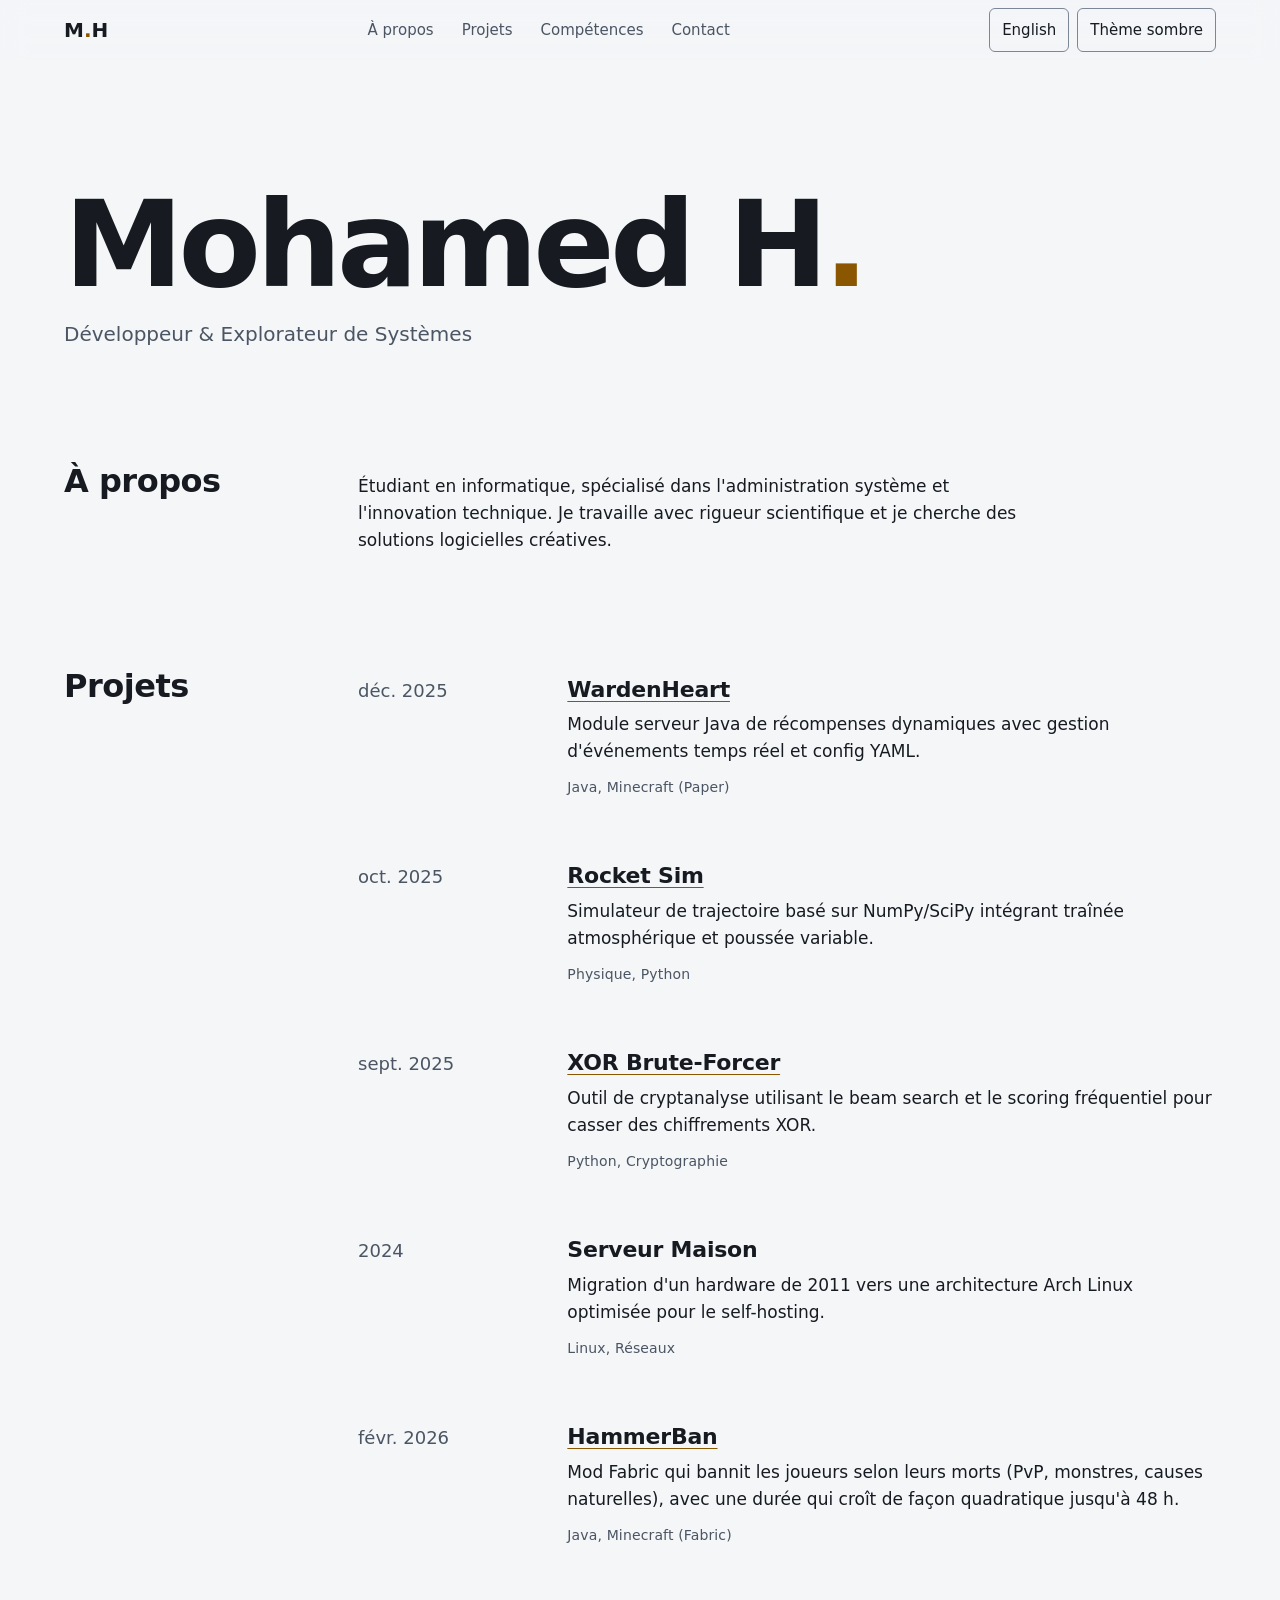
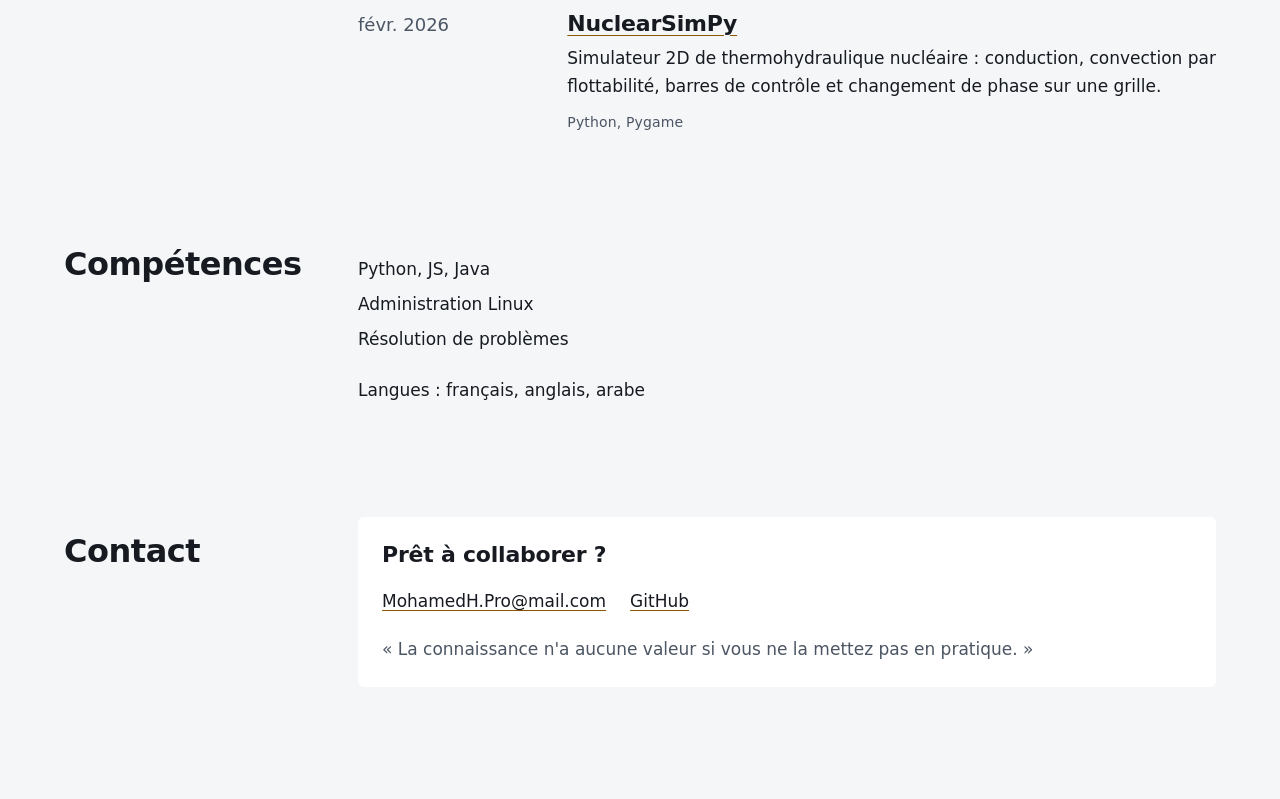
==== commit 313be74a: "Add new entries for HammerBan and NuclearSimPy" ====
--- a/index.html
+++ b/index.html
@@ -108,6 +108,22 @@
                     <p>Migration d'un hardware de 2011 vers une architecture Arch Linux optimisée pour le self-hosting.</p>
                     <p class="tags">Linux, Réseaux</p>
                 </div>
+                <li class="entry">
+    <time datetime="2026-02">févr. 2026</time>
+    <div>
+        <h3><a href="https://modrinth.com/mod/hammerban">HammerBan</a></h3>
+        <p>Mod Fabric qui bannit les joueurs selon leurs morts (PvP, monstres, causes naturelles), avec une durée qui croît de façon quadratique jusqu'à 48 h.</p>
+        <p class="tags">Java, Minecraft (Fabric)</p>
+    </div>
+</li>
+<li class="entry">
+    <time datetime="2026-MM">févr. 2026</time>
+    <div>
+        <h3><a href="https://github.com/MH-Al0/NuclearSimPy">NuclearSimPy</a></h3>
+        <p>Simulateur 2D de thermohydraulique nucléaire : conduction, convection par flottabilité, barres de contrôle et changement de phase sur une grille.</p>
+        <p class="tags">Python, Pygame</p>
+    </div>
+</li>
             </li>
         </ol>
     </section>
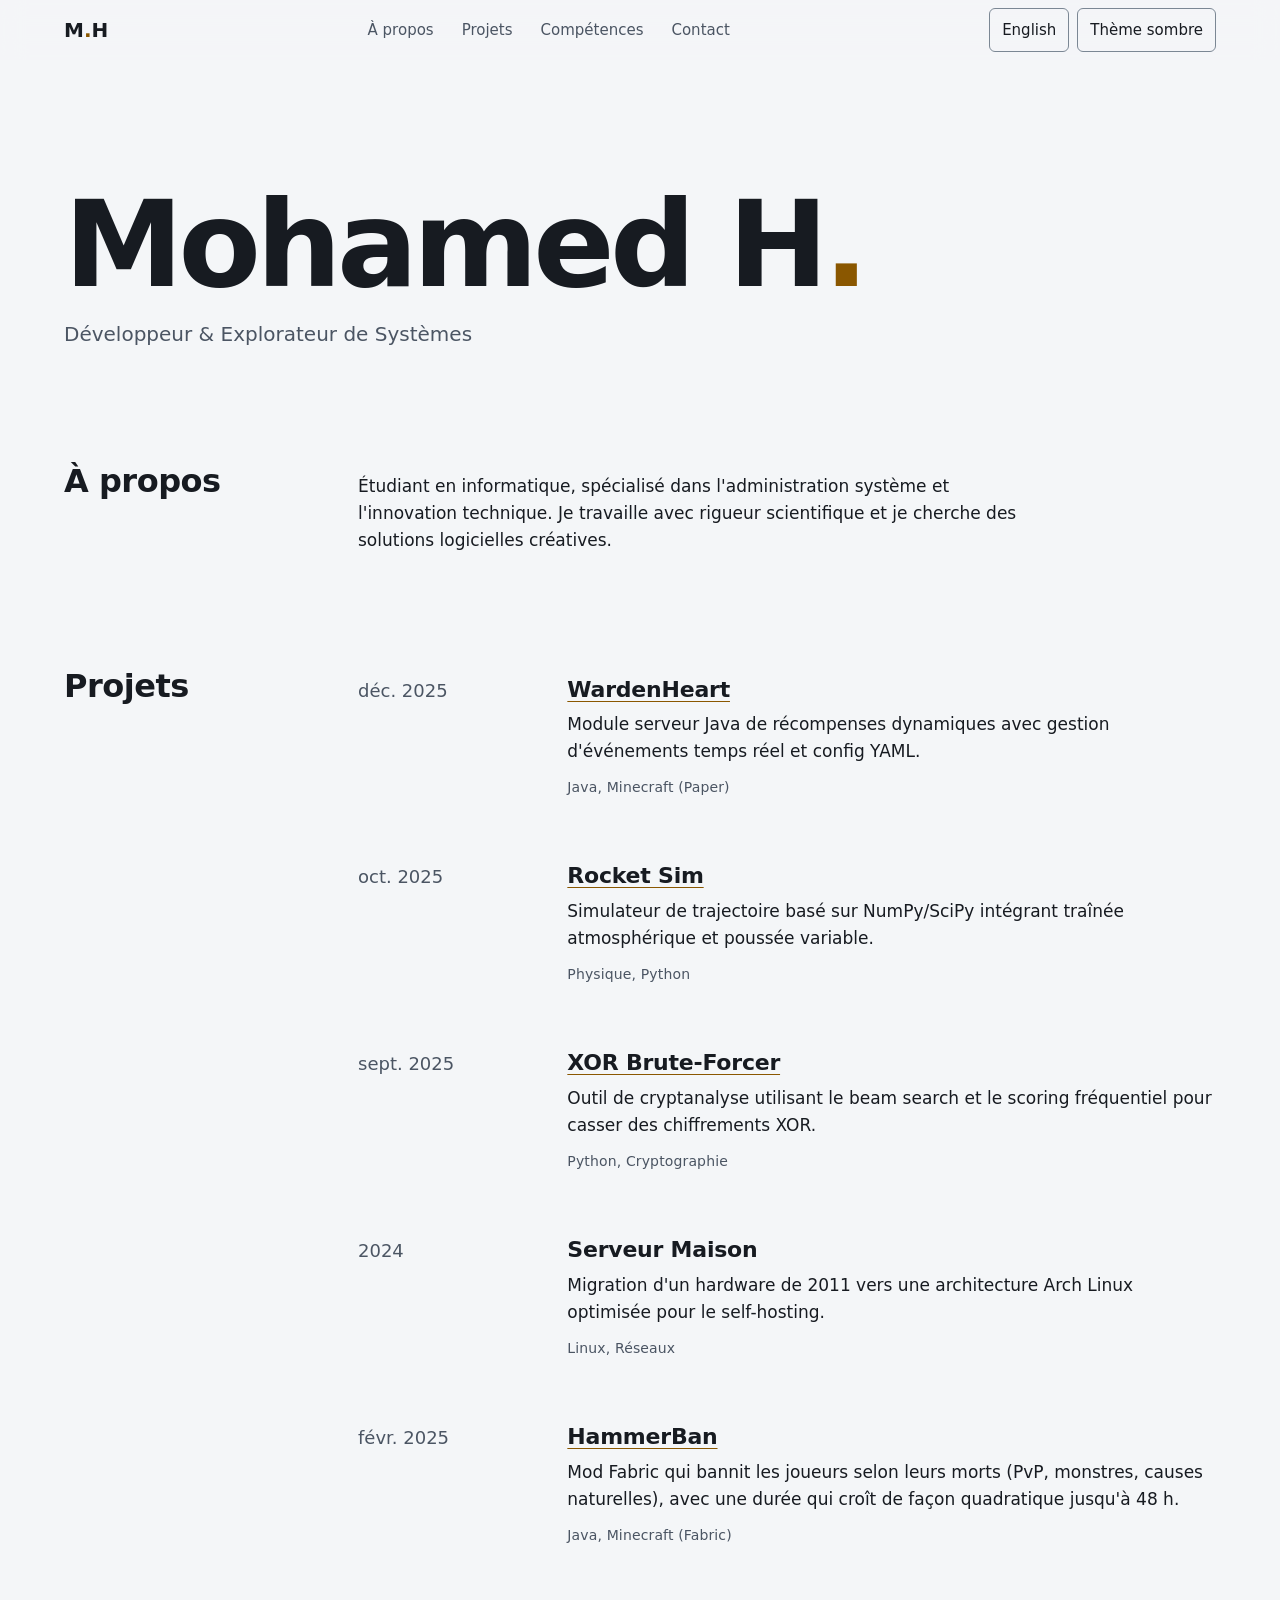
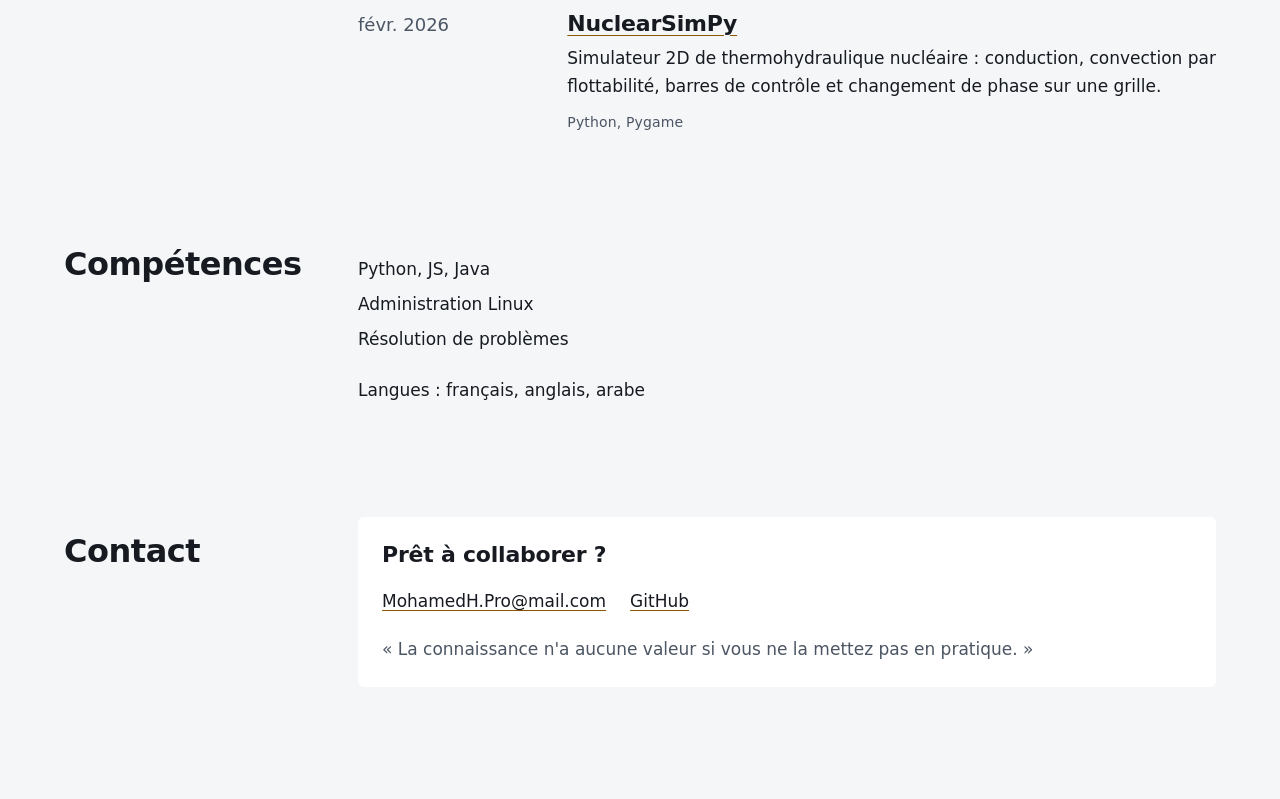
==== commit 7d88f2e9: "Update event date from February 2026 to 2025" ====
--- a/index.html
+++ b/index.html
@@ -109,7 +109,7 @@
                     <p class="tags">Linux, Réseaux</p>
                 </div>
                 <li class="entry">
-    <time datetime="2026-02">févr. 2026</time>
+    <time datetime="2025-02">févr. 2025</time>
     <div>
         <h3><a href="https://modrinth.com/mod/hammerban">HammerBan</a></h3>
         <p>Mod Fabric qui bannit les joueurs selon leurs morts (PvP, monstres, causes naturelles), avec une durée qui croît de façon quadratique jusqu'à 48 h.</p>
